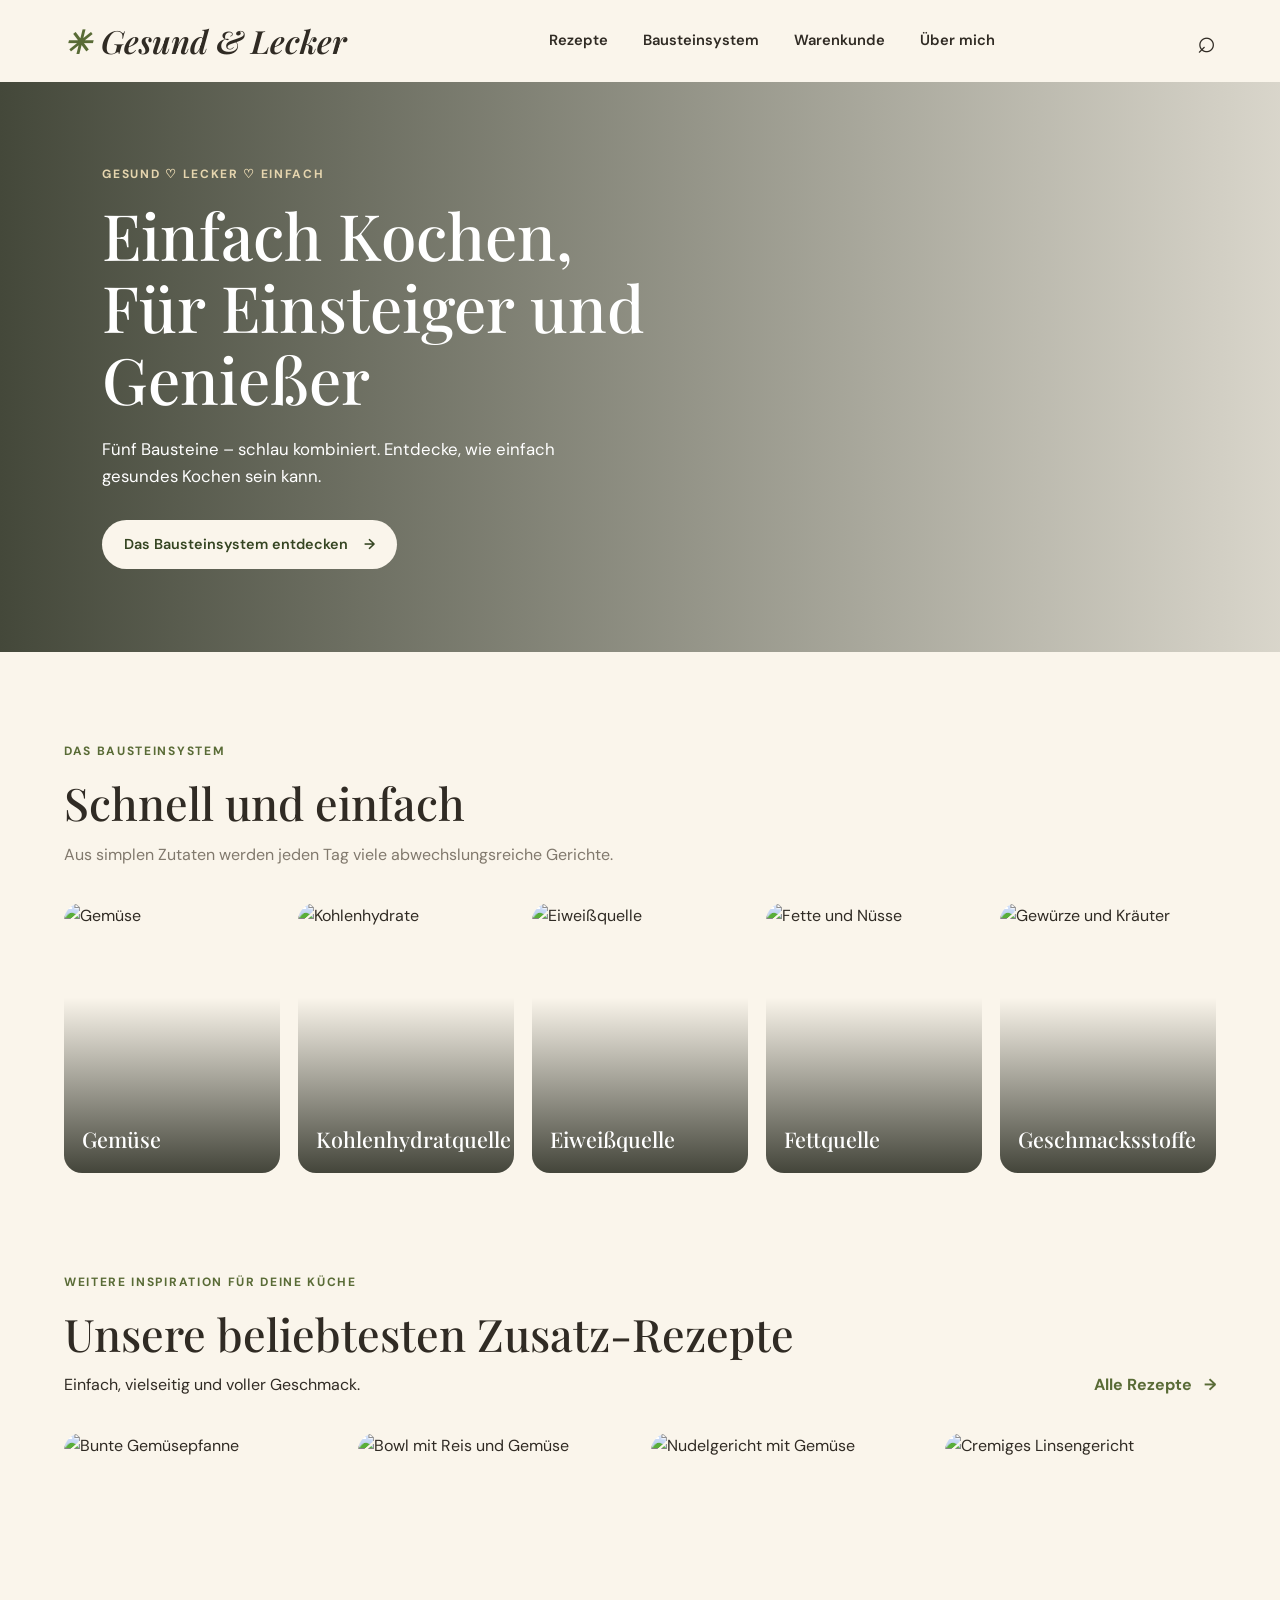
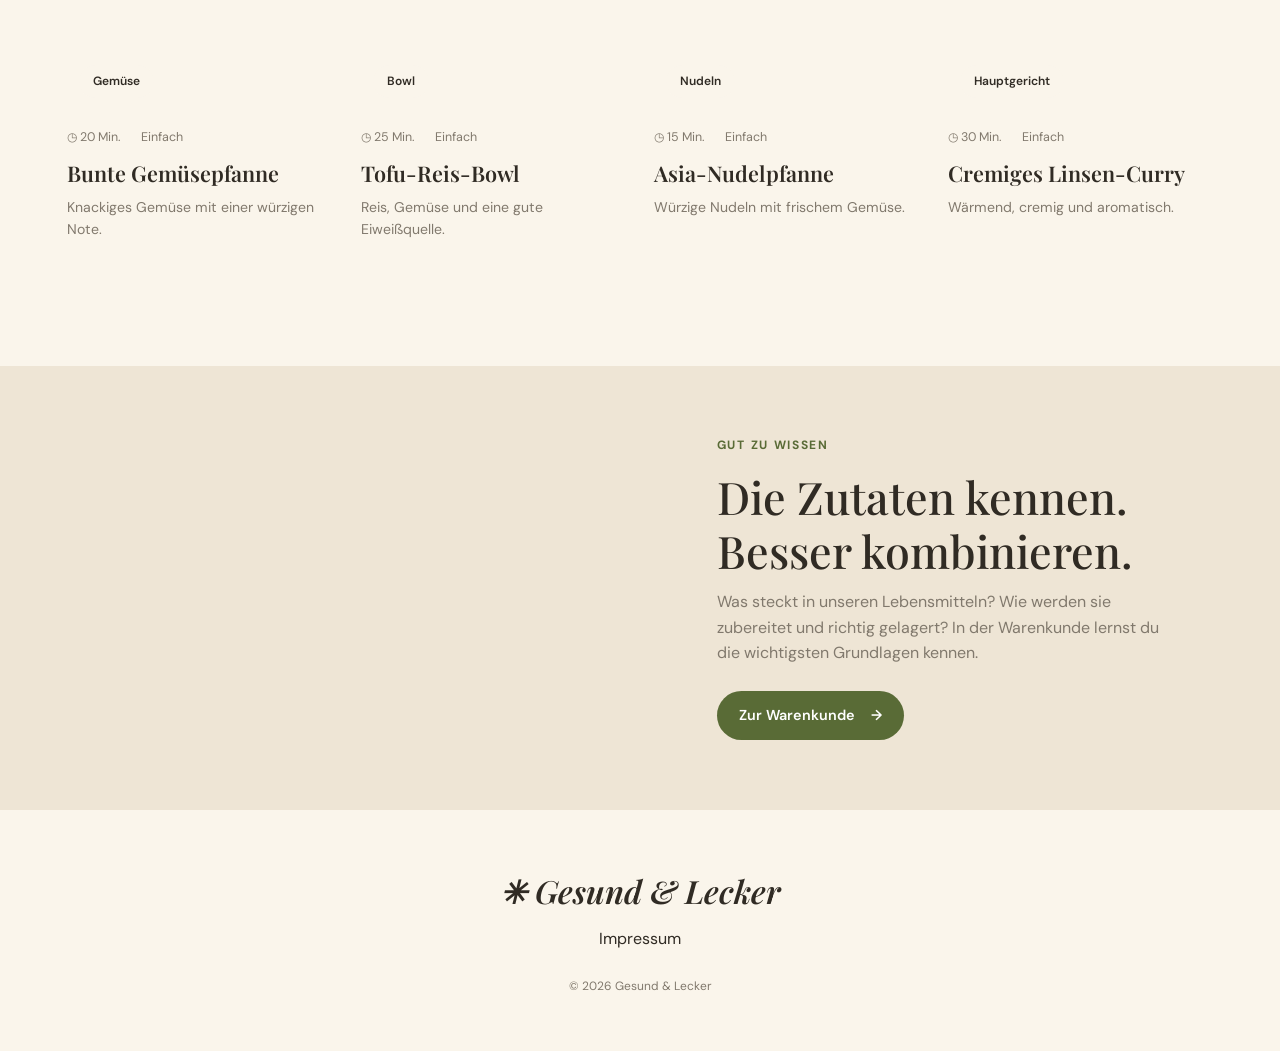
==== index.html @ 01582ed3 "Update index.html" ====
<!DOCTYPE html>
<html lang="de">
<head>
  <meta charset="UTF-8">
  <meta name="viewport" content="width=device-width, initial-scale=1.0">
  <meta name="description" content="Leckere Rezepte mit dem Bausteinsystem entdecken">
  <title>Rezeptsammlung – Gesund & Lecker</title>
  <link rel="stylesheet" href="styles.css">
  <link rel="preconnect" href="https://fonts.googleapis.com">
  <link rel="preconnect" href="https://fonts.gstatic.com" crossorigin>
  <link href="https://fonts.googleapis.com/css2?family=DM+Sans:wght@400;500;600;700&family=Playfair+Display:ital,wght@0,500;0,600;1,500;1,600&display=swap" rel="stylesheet">
</head>

<body>

  <header class="site-header">
    <a href="index.html" class="logo">
      <span class="logo-icon">✳</span>
      Gesund & Lecker
    </a>

    <nav class="main-nav" aria-label="Hauptnavigation">
      <a href="#rezepte">Rezepte</a>
      <a href="#bausteine">Bausteinsystem</a>
      <a href="#warenkunde">Warenkunde</a>
      <a href="#ueber-mich">Über mich</a>
    </nav>

    <a href="#rezepte" class="search-link" aria-label="Rezepte entdecken">
      <span>⌕</span>
    </a>

    <button class="menu-button" aria-label="Menü öffnen">
      <span></span>
      <span></span>
    </button>
  </header>

  <main>
    <section class="hero">
      <div class="hero-content">
        <p class="eyebrow">GESUND ♡ LECKER ♡ EINFACH</p>
        <h1>Einfach Kochen,<br>Für Einsteiger und Genießer</h1>
        <p class="hero-text">
          Fünf Bausteine – schlau kombiniert.
          Entdecke, wie einfach gesundes Kochen sein kann.
        </p>
        <a href="#bausteine" class="button button-light">
          Das Bausteinsystem entdecken <span>→</span>
        </a>
      </div>
    </section>

    <section class="building-blocks section-container" id="bausteine">
      <div class="section-heading">
        <p class="eyebrow">DAS BAUSTEINSYSTEM</p>
        <h2>Schnell und einfach</h2>
        <p>Aus simplen Zutaten werden jeden Tag viele abwechslungsreiche Gerichte.</p>
      </div>

      <div class="block-grid">

        <a href="#warenkunde" class="block-card block-vegetables">
          <img src="gemüse.jpeg" alt="Gemüse">
          <div class="block-card-content">
            <h3>Gemüse</h3>
          </div>
        </a>

        <a href="#warenkunde" class="block-card block-carbs">
          <img src="kohlenhydrate.jpeg" alt="Kohlenhydrate">
          <div class="block-card-content">
            <h3>Kohlenhydratquelle</h3>
          </div>
        </a>

        <a href="#warenkunde" class="block-card block-protein">
          <img src="eiweiss.jpeg" alt="Eiweißquelle">
          <div class="block-card-content">
            <h3>Eiweißquelle</h3>
          </div>
        </a>

        <a href="#warenkunde" class="block-card block-fats">
          <img src="fett.jpeg" alt="Fette und Nüsse">
          <div class="block-card-content">
            <h3>Fettquelle</h3>
          </div>
        </a>

        <a href="#warenkunde" class="block-card block-flavour">
          <img src="https://images.unsplash.com/photo-1509358271058-acd22cc93898?auto=format&fit=crop&w=500&q=85" alt="Gewürze und Kräuter">
          <div class="block-card-content">
            <h3>Geschmacksstoffe</h3>
          </div>
        </a>

      </div>
    </section>

    <section class="recipes-section section-container">
      <div class="section-heading heading-row">
        <div>
          <p class="eyebrow">WEITERE INSPIRATION FÜR DEINE KÜCHE</p>
          <h2>Unsere beliebtesten Zusatz-Rezepte</h2>
          <p>Einfach, vielseitig und voller Geschmack.</p>
        </div>
        <a href="#" class="text-link">Alle Rezepte <span>→</span></a>
      </div>

      <div class="recipe-grid">

        <article class="recipe-card">
          <a href="#" class="recipe-image">
            <img src="https://images.unsplash.com/photo-1512621776951-a57141f2eefd?auto=format&fit=crop&w=900&q=85" alt="Bunte Gemüsepfanne">
            <span class="recipe-category">Gemüse</span>
          </a>
          <div class="recipe-info">
            <div class="recipe-meta">
              <span>◷ 20 Min.</span>
              <span>Einfach</span>
            </div>
            <h3>Bunte Gemüsepfanne</h3>
            <p>Knackiges Gemüse mit einer würzigen Note.</p>
          </div>
        </article>

        <article class="recipe-card">
          <a href="#" class="recipe-image">
            <img src="https://images.unsplash.com/photo-1546069901-ba9599a7e63c?auto=format&fit=crop&w=900&q=85" alt="Bowl mit Reis und Gemüse">
            <span class="recipe-category">Bowl</span>
          </a>
          <div class="recipe-info">
            <div class="recipe-meta">
              <span>◷ 25 Min.</span>
              <span>Einfach</span>
            </div>
            <h3>Tofu-Reis-Bowl</h3>
            <p>Reis, Gemüse und eine gute Eiweißquelle.</p>
          </div>
        </article>

        <article class="recipe-card">
          <a href="#" class="recipe-image">
            <img src="https://images.unsplash.com/photo-1473093295043-cdd812d0e601?auto=format&fit=crop&w=900&q=85" alt="Nudelgericht mit Gemüse">
            <span class="recipe-category">Nudeln</span>
          </a>
          <div class="recipe-info">
            <div class="recipe-meta">
              <span>◷ 15 Min.</span>
              <span>Einfach</span>
            </div>
            <h3>Asia-Nudelpfanne</h3>
            <p>Würzige Nudeln mit frischem Gemüse.</p>
          </div>
        </article>

        <article class="recipe-card">
          <a href="#" class="recipe-image">
            <img src="https://images.unsplash.com/photo-1547592180-85f173990554?auto=format&fit=crop&w=900&q=85" alt="Cremiges Linsengericht">
            <span class="recipe-category">Hauptgericht</span>
          </a>
          <div class="recipe-info">
            <div class="recipe-meta">
              <span>◷ 30 Min.</span>
              <span>Einfach</span>
            </div>
            <h3>Cremiges Linsen-Curry</h3>
            <p>Wärmend, cremig und aromatisch.</p>
          </div>
        </article>

      </div>
    </section>
    <!-- WARENKUNDE -->

    <section class="knowledge-section" id="warenkunde">
      <div class="knowledge-image"></div>
      <div class="knowledge-content">
        <p class="eyebrow">GUT ZU WISSEN</p>
        <h2>Die Zutaten kennen.<br>Besser kombinieren.</h2>
        <p>
          Was steckt in unseren Lebensmitteln? Wie werden sie
          zubereitet und richtig gelagert? In der Warenkunde
          lernst du die wichtigsten Grundlagen kennen.
        </p>
        <a href="#" class="button button-dark">Zur Warenkunde <span>→</span></a>
      </div>
    </section>

  </main>

  <footer class="site-footer" id="ueber-mich">
    <a href="index.html" class="logo">✳ Gesund & Lecker</a>
    <a href="impressum.html">Impressum</a>
    <p class="copyright">© 2026 Gesund & Lecker</p>
  </footer>

</body>
</html>
---- styles.css ----
/* ------------------------------
   GRUNDLAGEN
------------------------------ */

:root {
  --cream: #faf5eb;
  --cream-dark: #eee5d5;
  --green: #596b36;
  --green-dark: #354522;
  --olive: #8b925c;
  --terracotta: #c47b55;
  --text: #302b24;
  --muted: #81796d;
  --white: #ffffff;

  --font-heading: "Playfair Display", Georgia, serif;
  --font-body: "DM Sans", Arial, sans-serif;

  --radius: 18px;
  --shadow: 0 8px 25px rgba(48, 43, 36, 0.08);
}

* {
  box-sizing: border-box;
  margin: 0;
  padding: 0;
}

html {
  scroll-behavior: smooth;
}

body {
  background: var(--cream);
  color: var(--text);
  font-family: var(--font-body);
  line-height: 1.6;
}

img {
  display: block;
  width: 100%;
  object-fit: cover;
}

a {
  color: inherit;
  text-decoration: none;
}

button {
  font: inherit;
}

.section-container {
  width: min(1200px, 90%);
  margin-inline: auto;
}


/* ------------------------------
   HEADER
------------------------------ */

.site-header {
  min-height: 82px;
  padding: 0 5%;
  display: flex;
  align-items: center;
  justify-content: space-between;
  gap: 30px;
  background: var(--cream);
}

.logo {
  display: flex;
  align-items: center;
  gap: 10px;
  font-family: var(--font-heading);
  font-size: 2rem;
  font-style: italic;
  font-weight: 600;
  white-space: nowrap;
}

.logo-icon {
  color: var(--green);
  font-size: 2rem;
}

.main-nav {
  display: flex;
  align-items: center;
  gap: 35px;
}

.main-nav a {
  font-size: 0.92rem;
  font-weight: 600;
  transition: color 0.2s ease;
}

.main-nav a:hover,
.search-link:hover {
  color: var(--green);
}

.search-link {
  font-size: 2rem;
  line-height: 1;
}

.menu-button {
  display: none;
  border: 0;
  background: none;
}


/* ------------------------------
   BUTTONS
------------------------------ */

.button {
  display: inline-flex;
  align-items: center;
  justify-content: center;
  gap: 16px;
  padding: 13px 22px;
  border-radius: 50px;
  font-size: 0.9rem;
  font-weight: 600;
  transition: transform 0.2s ease, background 0.2s ease;
}

.button:hover {
  transform: translateY(-3px);
}

.button-light {
  background: var(--cream);
  color: var(--green-dark);
}

.button-dark {
  background: var(--green);
  color: var(--white);
}

.button-dark:hover {
  background: var(--green-dark);
}

.text-link {
  color: var(--green);
  font-weight: 700;
}

.text-link span {
  margin-left: 8px;
}


/* ------------------------------
   HERO
------------------------------ */

.hero {
  min-height: 570px;
  display: flex;
  align-items: center;
  padding: 70px 8%;
  color: var(--white);

  background:
    linear-gradient(
      90deg,
      rgba(28, 34, 19, 0.82),
      rgba(28, 34, 19, 0.15)
    ),
    url("ramen.jpeg")
    center 50% / cover no-repeat;
}

.hero-content {
  max-width: 680px;
}

.eyebrow {
  margin-bottom: 15px;
  color: var(--green);
  font-size: 0.75rem;
  font-weight: 700;
  letter-spacing: 0.14em;
}

.hero .eyebrow {
  color: #e5d5ae;
}

.hero h1 {
  margin-bottom: 22px;
  font-family: var(--font-heading);
  font-size: clamp(2.8rem, 5vw, 5rem);
  font-weight: 500;
  line-height: 1.12;
}

.hero-text {
  max-width: 480px;
  margin-bottom: 30px;
  font-size: 1.05rem;
}


/* ------------------------------
   SECTION HEADINGS
------------------------------ */

.section-heading {
  margin-bottom: 35px;
}

.section-heading h2,
.knowledge-content h2 {
  margin-bottom: 12px;
  font-family: var(--font-heading);
  font-size: clamp(2rem, 3.5vw, 3rem);
  font-weight: 500;
  line-height: 1.2;
}

.section-heading > p:last-child {
  color: var(--muted);
}

.heading-row {
  display: flex;
  align-items: end;
  justify-content: space-between;
  gap: 20px;
}


/* ------------------------------
   BAUSTEINSYSTEM
------------------------------ */

.building-blocks {
  padding-top: 90px;
  padding-bottom: 100px;
}

.block-grid {
  display: grid;
  grid-template-columns: repeat(5, 1fr);
  gap: 18px;
}

.block-card {
  position: relative;
  min-width: 0;
  height: 270px;
  overflow: hidden;
  border-radius: var(--radius);
  isolation: isolate;
  transition: transform 0.3s ease;
}

.block-card:hover {
  transform: translateY(-7px);
}

.block-card::after {
  content: "";
  position: absolute;
  inset: 0;
  z-index: -1;
  background: linear-gradient(
    to top,
    rgba(22, 25, 14, 0.8),
    transparent 65%
  );
}

.block-card img {
  position: absolute;
  inset: 0;
  height: 100%;
  z-index: -2;
  transition: transform 0.5s ease;
}

.block-card:hover img {
  transform: scale(1.06);
}

.block-card-content {
  position: absolute;
  right: 18px;
  bottom: 20px;
  left: 18px;
  color: var(--white);
}

.block-number {
  display: block;
  margin-bottom: 5px;
  color: #e7d7b4;
  font-size: 0.75rem;
  font-weight: 700;
}

.block-card h3 {
  font-family: var(--font-heading);
  font-size: 1.35rem;
  font-weight: 500;
  line-height: 1.2;
}


/* ------------------------------
   REZEPTE
------------------------------ */

.recipes-section {
  padding-bottom: 110px;
}

.recipe-grid {
  display: grid;
  grid-template-columns: repeat(4, 1fr);
  gap: 22px;
}

.recipe-card {
  min-width: 0;
}

.recipe-image {
  position: relative;
  display: block;
  height: 280px;
  overflow: hidden;
  border-radius: var(--radius);
}

.recipe-image img {
  height: 100%;
  transition: transform 0.5s ease;
}

.recipe-card:hover .recipe-image img {
  transform: scale(1.06);
}

.recipe-category {
  position: absolute;
  bottom: 15px;
  left: 15px;
  padding: 7px 14px;
  border-radius: 30px;
  background: var(--cream);
  font-size: 0.75rem;
  font-weight: 600;
}

.recipe-info {
  padding: 15px 3px;
}

.recipe-meta {
  display: flex;
  gap: 20px;
  margin-bottom: 8px;
  color: var(--muted);
  font-size: 0.78rem;
}

.recipe-info h3 {
  margin-bottom: 5px;
  font-family: var(--font-heading);
  font-size: 1.35rem;
  font-weight: 600;
}

.recipe-info p {
  color: var(--muted);
  font-size: 0.88rem;
}


/* ------------------------------
   WARENKUNDE
------------------------------ */

.knowledge-section {
  display: grid;
  grid-template-columns: 1fr 1fr;
  min-height: 430px;
  background: var(--cream-dark);
}

.knowledge-image {
  min-height: 430px;
  background:
    url("https://images.unsplash.com/photo-1540420773420-3366772f4999?auto=format&fit=crop&w=1200&q=85")
    center / cover no-repeat;
}

.knowledge-content {
  display: flex;
  flex-direction: column;
  align-items: flex-start;
  justify-content: center;
  padding: 70px 12%;
}

.knowledge-content > p:not(.eyebrow) {
  max-width: 450px;
  margin-bottom: 25px;
  color: var(--muted);
}


/* ------------------------------
   FOOTER
------------------------------ */

.site-footer {
  padding: 55px 5%;
  text-align: center;
}

.site-footer .logo {
  justify-content: center;
  margin-bottom: 10px;
}

.site-footer p {
  color: var(--muted);
  font-size: 0.9rem;
}

.site-footer .copyright {
  margin-top: 25px;
  font-size: 0.75rem;
}


/* ------------------------------
   TABLET
------------------------------ */

@media (max-width: 950px) {

  .main-nav {
    gap: 18px;
  }

  .block-grid {
    grid-template-columns: repeat(3, 1fr);
  }

  .block-card {
    height: 250px;
  }

  .recipe-grid {
    grid-template-columns: repeat(2, 1fr);
  }

}


/* ------------------------------
   MOBILE
------------------------------ */

@media (max-width: 650px) {

  .site-header {
    min-height: 70px;
    padding: 0 5%;
  }

  .logo {
    font-size: 1.7rem;
  }

  .main-nav,
  .search-link {
    display: none;
  }

  .menu-button {
    display: flex;
    flex-direction: column;
    gap: 6px;
    padding: 10px;
  }

  .menu-button span {
    width: 25px;
    height: 2px;
    background: var(--text);
  }

  .hero {
    min-height: 570px;
    padding: 55px 7%;
    background-position: 58% center;
  }

  .hero h1 {
    font-size: 3rem;
  }

  .hero-text {
    font-size: 0.95rem;
  }

  .building-blocks {
    width: 100%;
    padding: 65px 0 75px;
  }

  .building-blocks .section-heading {
    padding-inline: 6%;
  }

  .block-grid {
    grid-template-columns: repeat(2, minmax(0, 1fr));
    gap: 12px;
    padding-inline: 5%;
  }

  .block-card {
    height: 190px;
  }

  .block-card:last-child {
    grid-column: 1 / -1;
    height: 180px;
  }

  .block-card h3 {
    font-size: 1.15rem;
  }

  .recipes-section {
    width: 100%;
    padding-bottom: 75px;
  }

  .recipes-section .section-heading {
    padding-inline: 6%;
  }

  .heading-row {
    align-items: flex-start;
  }

  .heading-row .text-link {
    display: none;
  }

  /* Vertikaler Swipe-Feed */

  .recipe-grid {
    display: flex;
    flex-direction: column;
    gap: 0;
    height: 78svh;
    overflow-y: auto;
    scroll-snap-type: y mandatory;
    overscroll-behavior-y: contain;
    scrollbar-width: none;
  }

  .recipe-grid::-webkit-scrollbar {
    display: none;
  }

  .recipe-card {
    position: relative;
    flex: 0 0 100%;
    min-height: 0;
    scroll-snap-align: start;
    scroll-snap-stop: always;
    overflow: hidden;
  }

  .recipe-image {
    position: absolute;
    inset: 0;
    height: 100%;
    border-radius: 0;
  }

  .recipe-image::after {
    content: "";
    position: absolute;
    inset: 0;
    background: linear-gradient(
      to top,
      rgba(20, 24, 15, 0.8),
      transparent 60%
    );
  }

  .recipe-image img {
    height: 100%;
  }

  .recipe-category {
    display: none;
  }

  .recipe-info {
    position: absolute;
    right: 25px;
    bottom: 30px;
    left: 25px;
    z-index: 2;
    color: var(--white);
  }

  .recipe-meta {
    color: var(--white);
  }

  .recipe-info h3 {
    font-size: 2rem;
  }

  .recipe-info p {
    color: rgba(255, 255, 255, 0.85);
  }

  .knowledge-section {
    grid-template-columns: 1fr;
  }

  .knowledge-image {
    min-height: 270px;
  }

  .knowledge-content {
    padding: 50px 7%;
  }

  .site-footer {
    padding: 40px 5%;
  }

}
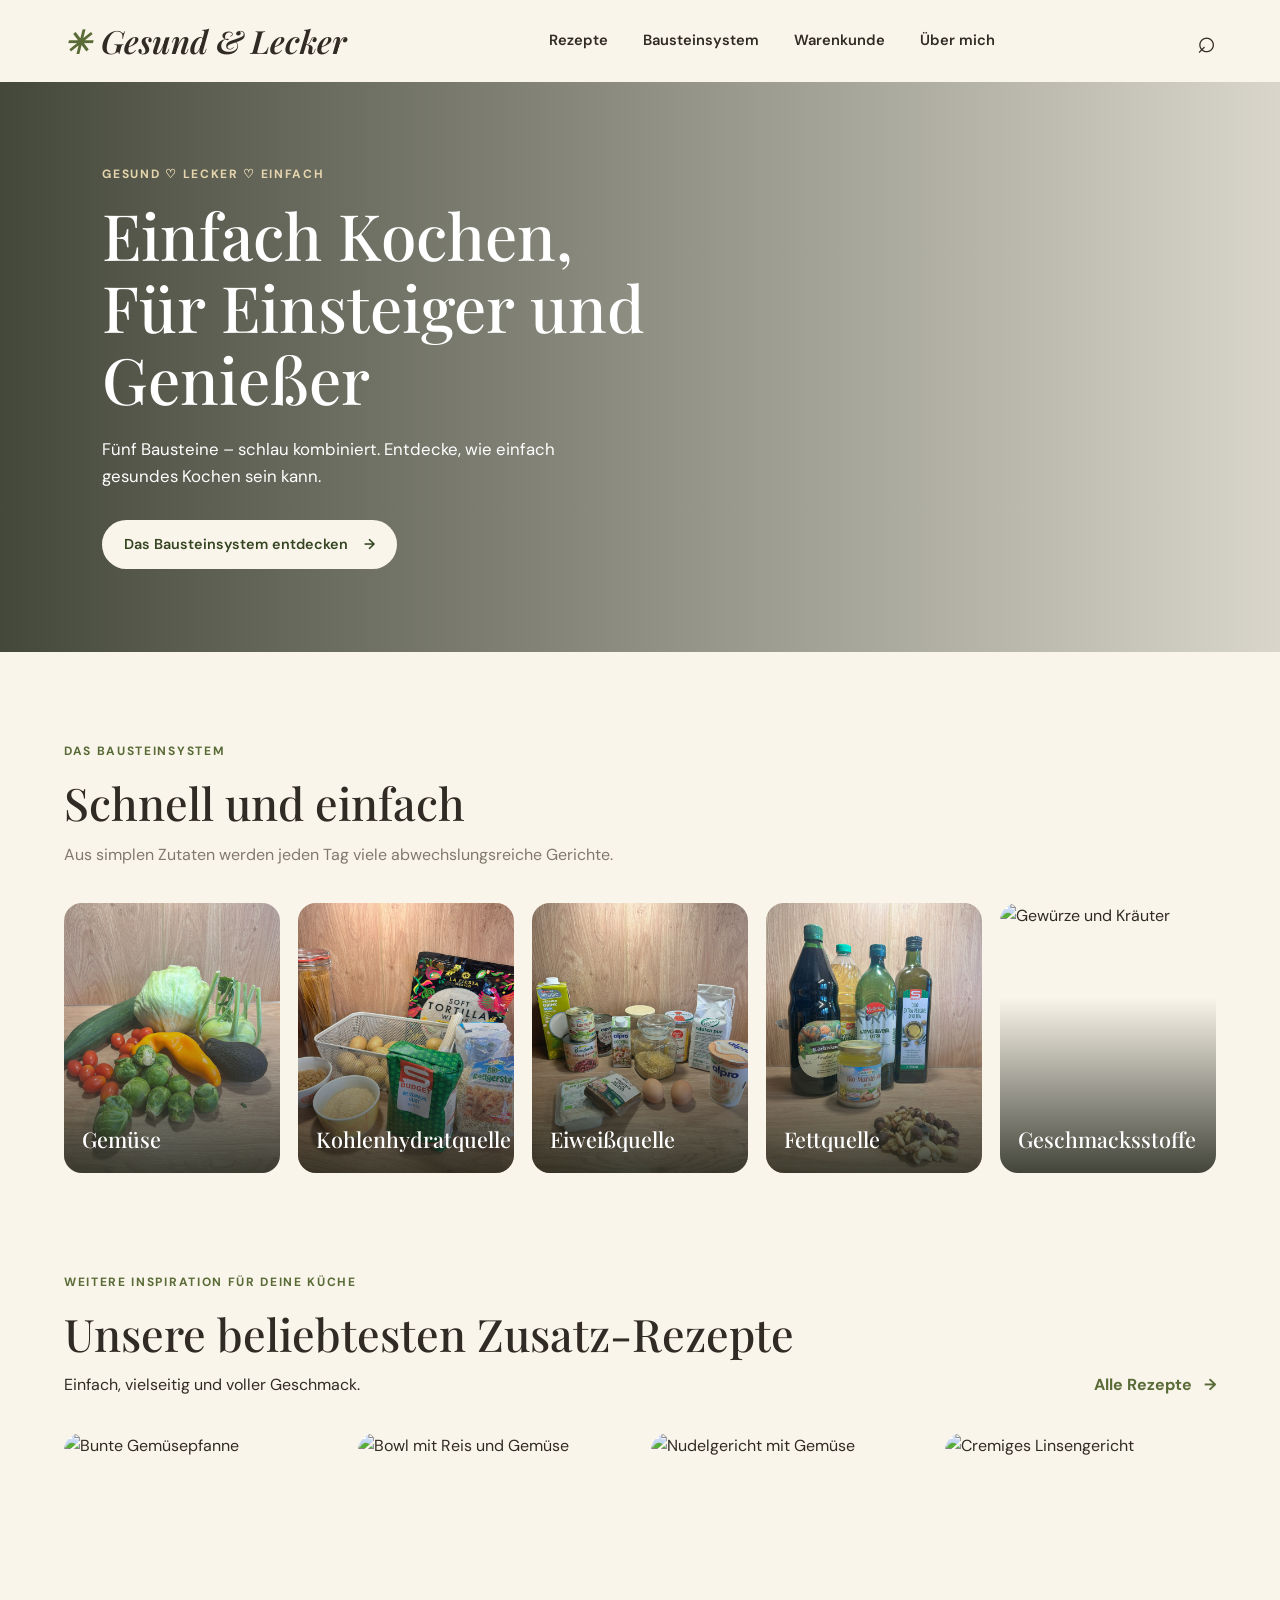
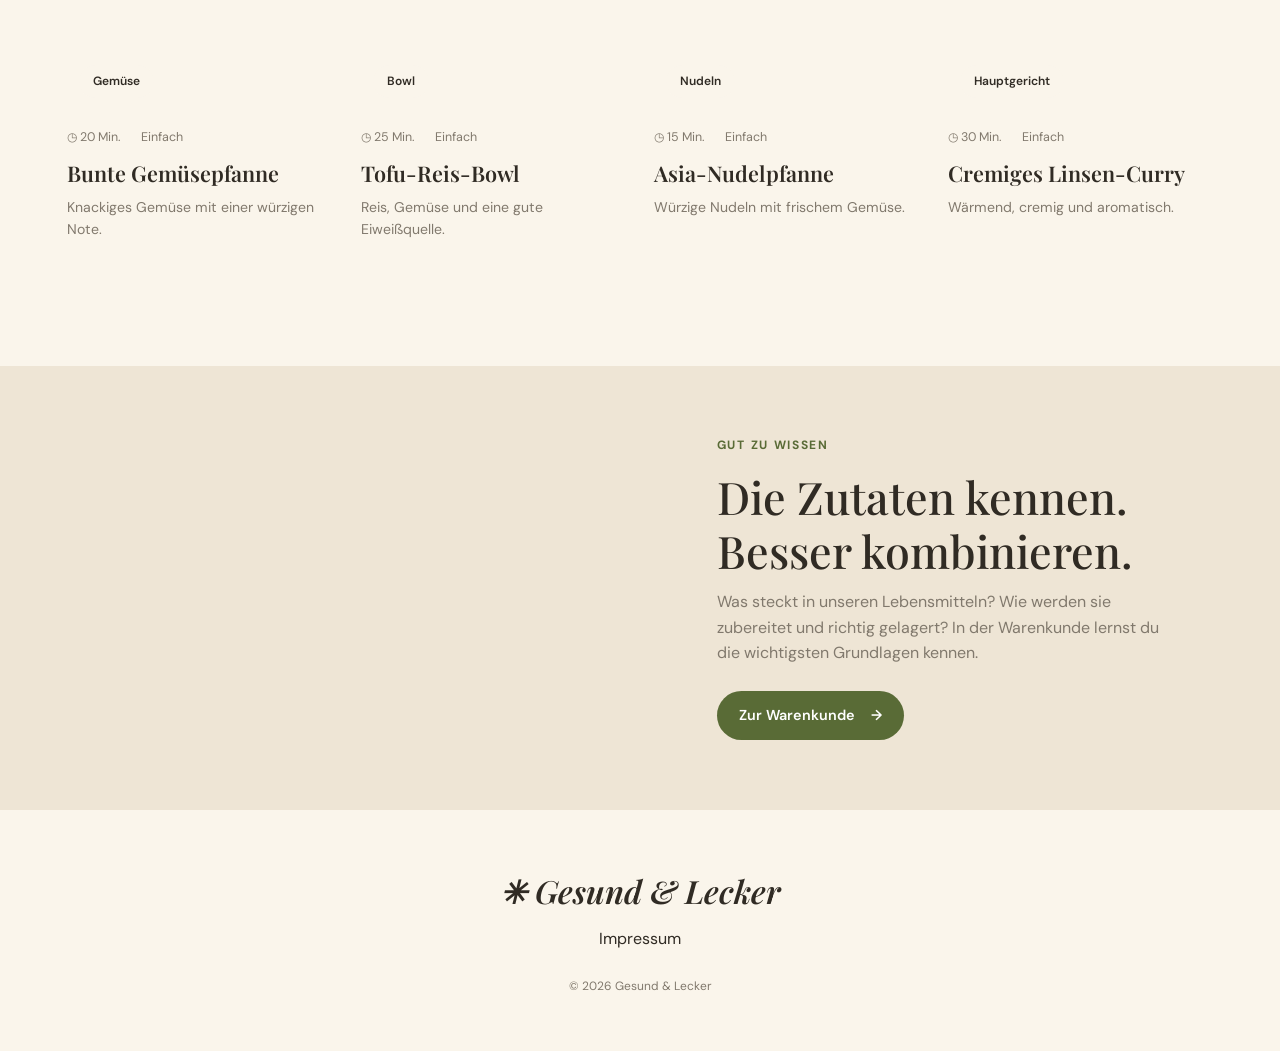
==== commit 234ad4a7: "Update image paths to include 'bilder/' prefix" ====
--- a/index.html
+++ b/index.html
@@ -62,28 +62,28 @@
       <div class="block-grid">
 
         <a href="#warenkunde" class="block-card block-vegetables">
-          <img src="gemüse.jpeg" alt="Gemüse">
+          <img src="bilder/gemüse.jpeg" alt="Gemüse">
           <div class="block-card-content">
             <h3>Gemüse</h3>
           </div>
         </a>
 
         <a href="#warenkunde" class="block-card block-carbs">
-          <img src="kohlenhydrate.jpeg" alt="Kohlenhydrate">
+          <img src="bilder/kohlenhydrate.jpeg" alt="Kohlenhydrate">
           <div class="block-card-content">
             <h3>Kohlenhydratquelle</h3>
           </div>
         </a>
 
         <a href="#warenkunde" class="block-card block-protein">
-          <img src="eiweiss.jpeg" alt="Eiweißquelle">
+          <img src="bilder/eiweiss.jpeg" alt="Eiweißquelle">
           <div class="block-card-content">
             <h3>Eiweißquelle</h3>
           </div>
         </a>
 
         <a href="#warenkunde" class="block-card block-fats">
-          <img src="fett.jpeg" alt="Fette und Nüsse">
+          <img src="bilder/fett.jpeg" alt="Fette und Nüsse">
           <div class="block-card-content">
             <h3>Fettquelle</h3>
           </div>
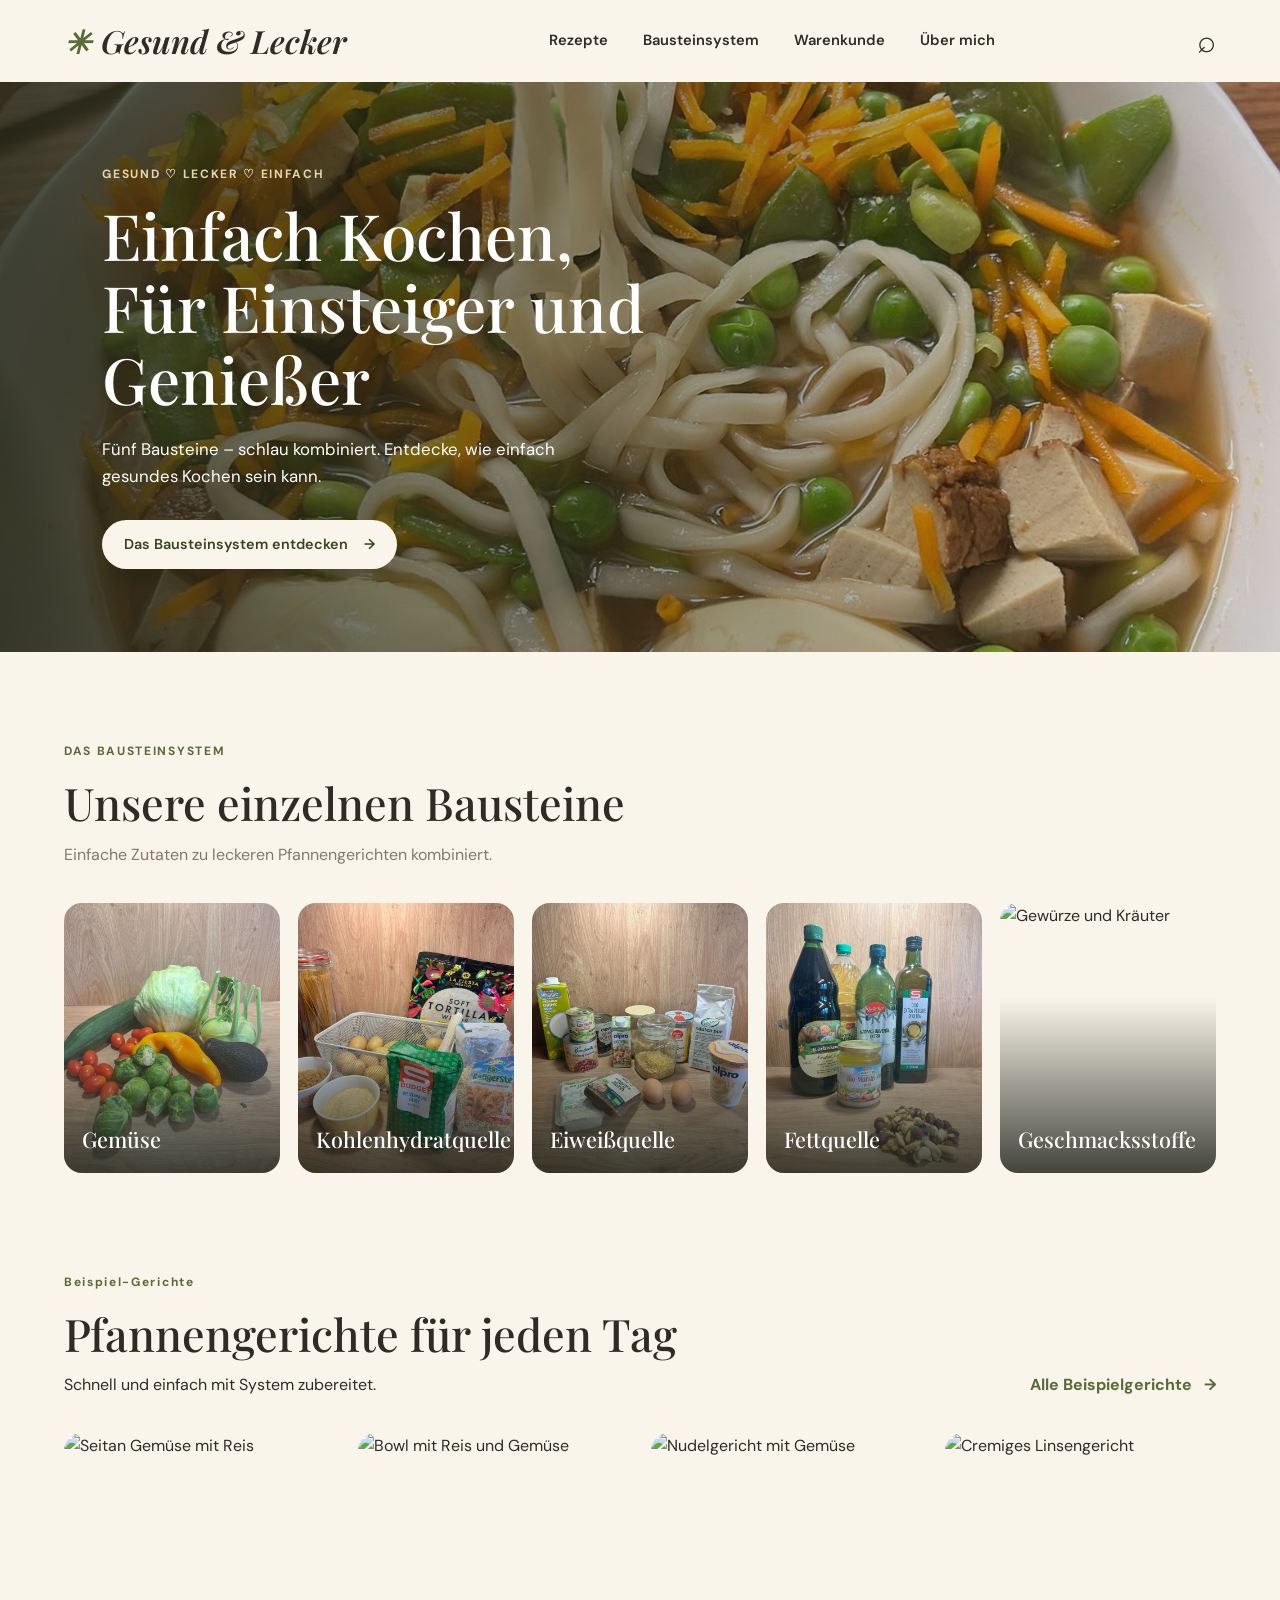
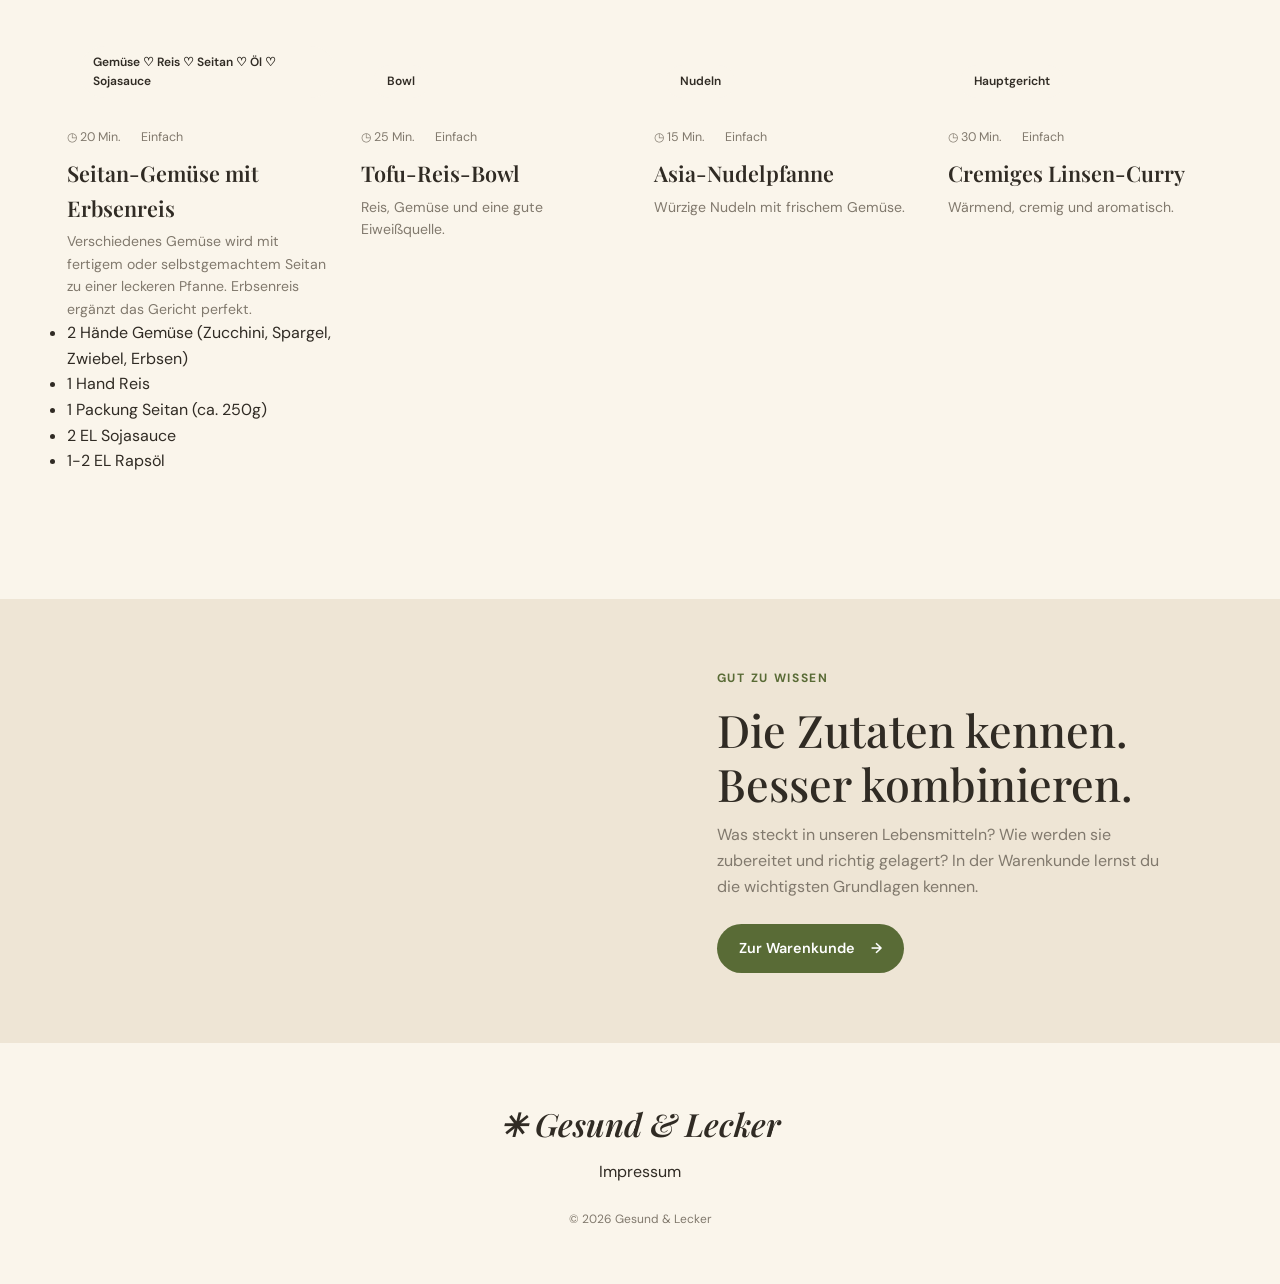
==== commit ecd580ce: "Update index.html" ====
--- a/index.html
+++ b/index.html
@@ -55,8 +55,8 @@
     <section class="building-blocks section-container" id="bausteine">
       <div class="section-heading">
         <p class="eyebrow">DAS BAUSTEINSYSTEM</p>
-        <h2>Schnell und einfach</h2>
-        <p>Aus simplen Zutaten werden jeden Tag viele abwechslungsreiche Gerichte.</p>
+        <h2>Unsere einzelnen Bausteine</h2>
+        <p>Einfache Zutaten zu leckeren Pfannengerichten kombiniert. </p>
       </div>
 
       <div class="block-grid">
@@ -102,27 +102,34 @@
     <section class="recipes-section section-container">
       <div class="section-heading heading-row">
         <div>
-          <p class="eyebrow">WEITERE INSPIRATION FÜR DEINE KÜCHE</p>
-          <h2>Unsere beliebtesten Zusatz-Rezepte</h2>
-          <p>Einfach, vielseitig und voller Geschmack.</p>
+          <p class="eyebrow">Beispiel-Gerichte</p>
+          <h2>Pfannengerichte für jeden Tag</h2>
+          <p>Schnell und einfach mit System zubereitet.</p>
         </div>
-        <a href="#" class="text-link">Alle Rezepte <span>→</span></a>
+        <a href="#" class="text-link">Alle Beispielgerichte <span>→</span></a>
       </div>
 
       <div class="recipe-grid">
 
         <article class="recipe-card">
           <a href="#" class="recipe-image">
-            <img src="https://images.unsplash.com/photo-1512621776951-a57141f2eefd?auto=format&fit=crop&w=900&q=85" alt="Bunte Gemüsepfanne">
-            <span class="recipe-category">Gemüse</span>
+            <img src="seitan-gemüse-reis.jpeg" alt="Seitan Gemüse mit Reis">
+            <span class="recipe-category">Gemüse ♡ Reis ♡ Seitan ♡ Öl ♡ Sojasauce </span>
           </a>
           <div class="recipe-info">
             <div class="recipe-meta">
               <span>◷ 20 Min.</span>
               <span>Einfach</span>
             </div>
-            <h3>Bunte Gemüsepfanne</h3>
-            <p>Knackiges Gemüse mit einer würzigen Note.</p>
+            <h3>Seitan-Gemüse mit Erbsenreis</h3>
+            <p>Verschiedenes Gemüse wird mit fertigem oder selbstgemachtem Seitan zu einer leckeren Pfanne. Erbsenreis ergänzt das Gericht perfekt. </p>
+            <ul>
+              <li>2 Hände Gemüse (Zucchini, Spargel, Zwiebel, Erbsen)</li>
+              <li>1 Hand Reis </li>
+              <li>1 Packung Seitan (ca. 250g)</li>
+              <li>2 EL Sojasauce</li>
+              <li>1-2 EL Rapsöl</li>
+            </ul>
           </div>
         </article>
 
--- a/styles.css
+++ b/styles.css
@@ -179,7 +179,7 @@
       rgba(28, 34, 19, 0.82),
       rgba(28, 34, 19, 0.15)
     ),
-    url("ramen.jpeg")
+    url("bilder/ramen.jpeg")
     center 50% / cover no-repeat;
 }
 
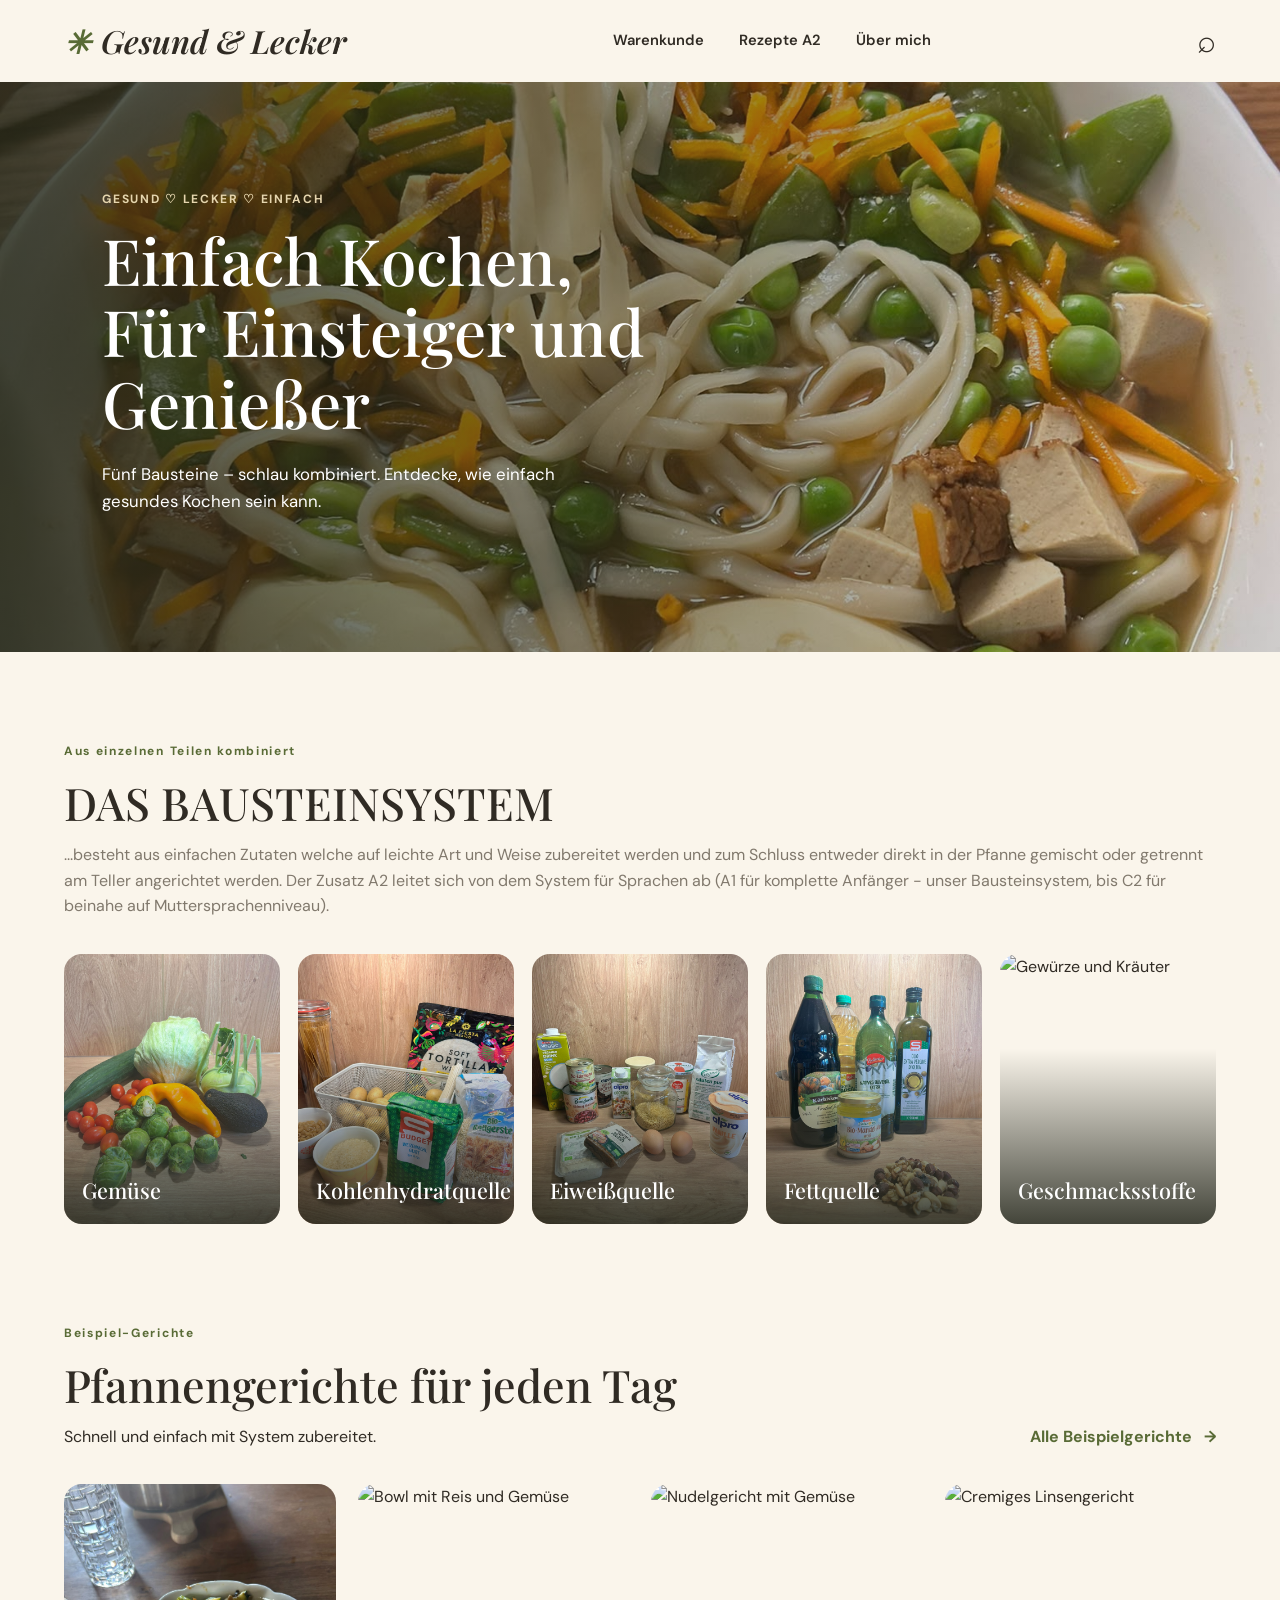
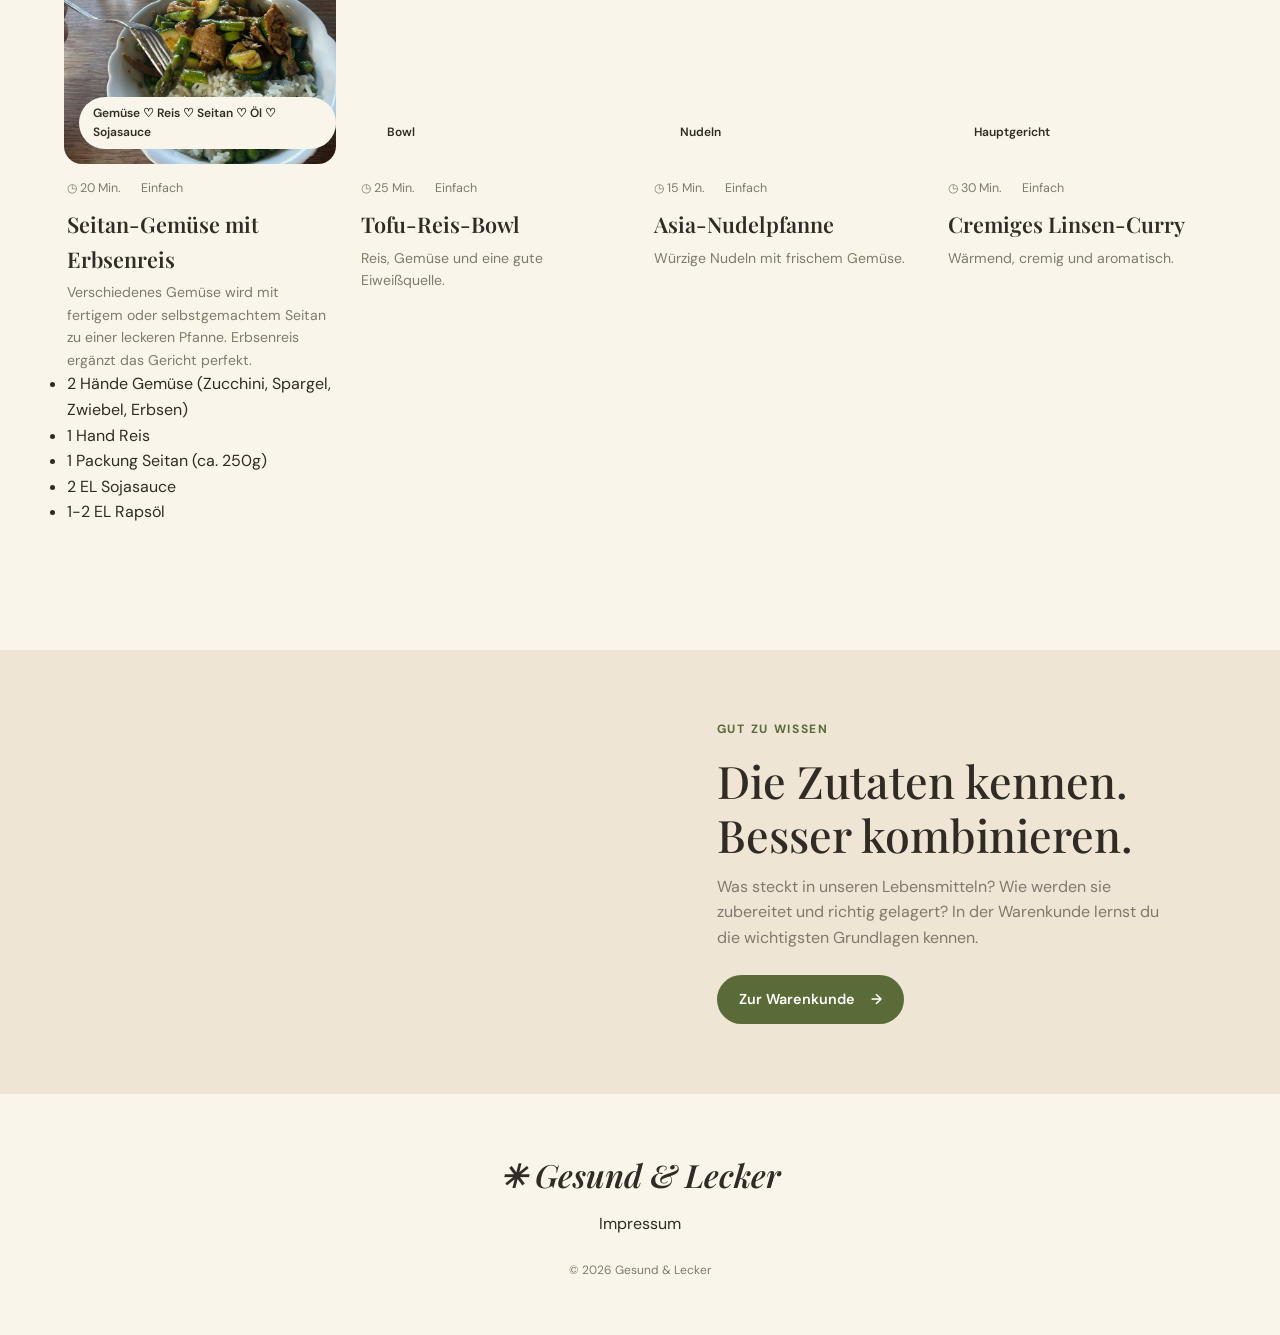
==== commit 7eeb0586: "Update index.html" ====
--- a/index.html
+++ b/index.html
@@ -21,9 +21,8 @@
     </a>
 
     <nav class="main-nav" aria-label="Hauptnavigation">
-      <a href="#rezepte">Rezepte</a>
-      <a href="#bausteine">Bausteinsystem</a>
       <a href="#warenkunde">Warenkunde</a>
+      <a href="#rezepte">Rezepte A2</a>
       <a href="#ueber-mich">Über mich</a>
     </nav>
 
@@ -46,50 +45,46 @@
           Fünf Bausteine – schlau kombiniert.
           Entdecke, wie einfach gesundes Kochen sein kann.
         </p>
-        <a href="#bausteine" class="button button-light">
-          Das Bausteinsystem entdecken <span>→</span>
-        </a>
       </div>
     </section>
 
     <section class="building-blocks section-container" id="bausteine">
       <div class="section-heading">
-        <p class="eyebrow">DAS BAUSTEINSYSTEM</p>
-        <h2>Unsere einzelnen Bausteine</h2>
-        <p>Einfache Zutaten zu leckeren Pfannengerichten kombiniert. </p>
+        <p class="eyebrow">Aus einzelnen Teilen kombiniert</p>
+        <h2>DAS BAUSTEINSYSTEM</h2>
+        <p>...besteht aus einfachen Zutaten welche auf leichte Art und Weise zubereitet werden und zum Schluss entweder direkt in der Pfanne gemischt oder getrennt am Teller angerichtet werden. Der Zusatz A2 leitet sich von dem System für Sprachen ab (A1 für komplette Anfänger - unser Bausteinsystem, bis C2 für beinahe auf Muttersprachenniveau).</p>
       </div>
 
       <div class="block-grid">
-
-        <a href="#warenkunde" class="block-card block-vegetables">
+        <a href="warenkunde.html#gemüse" class="block-card block-vegetables">
           <img src="bilder/gemüse.jpeg" alt="Gemüse">
           <div class="block-card-content">
             <h3>Gemüse</h3>
           </div>
         </a>
 
-        <a href="#warenkunde" class="block-card block-carbs">
+        <a href="warenkunde.html#kohlenhydrate" class="block-card block-carbs">
           <img src="bilder/kohlenhydrate.jpeg" alt="Kohlenhydrate">
           <div class="block-card-content">
             <h3>Kohlenhydratquelle</h3>
           </div>
         </a>
 
-        <a href="#warenkunde" class="block-card block-protein">
+        <a href="warenkunde.html#eiweiß" class="block-card block-protein">
           <img src="bilder/eiweiss.jpeg" alt="Eiweißquelle">
           <div class="block-card-content">
             <h3>Eiweißquelle</h3>
           </div>
         </a>
 
-        <a href="#warenkunde" class="block-card block-fats">
+        <a href="warenkunde.html#fett" class="block-card block-fats">
           <img src="bilder/fett.jpeg" alt="Fette und Nüsse">
           <div class="block-card-content">
             <h3>Fettquelle</h3>
           </div>
         </a>
 
-        <a href="#warenkunde" class="block-card block-flavour">
+        <a href="warenkunde.html#geschmacksstoffe" class="block-card block-flavour">
           <img src="https://images.unsplash.com/photo-1509358271058-acd22cc93898?auto=format&fit=crop&w=500&q=85" alt="Gewürze und Kräuter">
           <div class="block-card-content">
             <h3>Geschmacksstoffe</h3>
@@ -113,7 +108,7 @@
 
         <article class="recipe-card">
           <a href="#" class="recipe-image">
-            <img src="seitan-gemüse-reis.jpeg" alt="Seitan Gemüse mit Reis">
+            <img src="bilder/seitan-gemüse-reis.jpeg" alt="Seitan Gemüse mit Reis">
             <span class="recipe-category">Gemüse ♡ Reis ♡ Seitan ♡ Öl ♡ Sojasauce </span>
           </a>
           <div class="recipe-info">
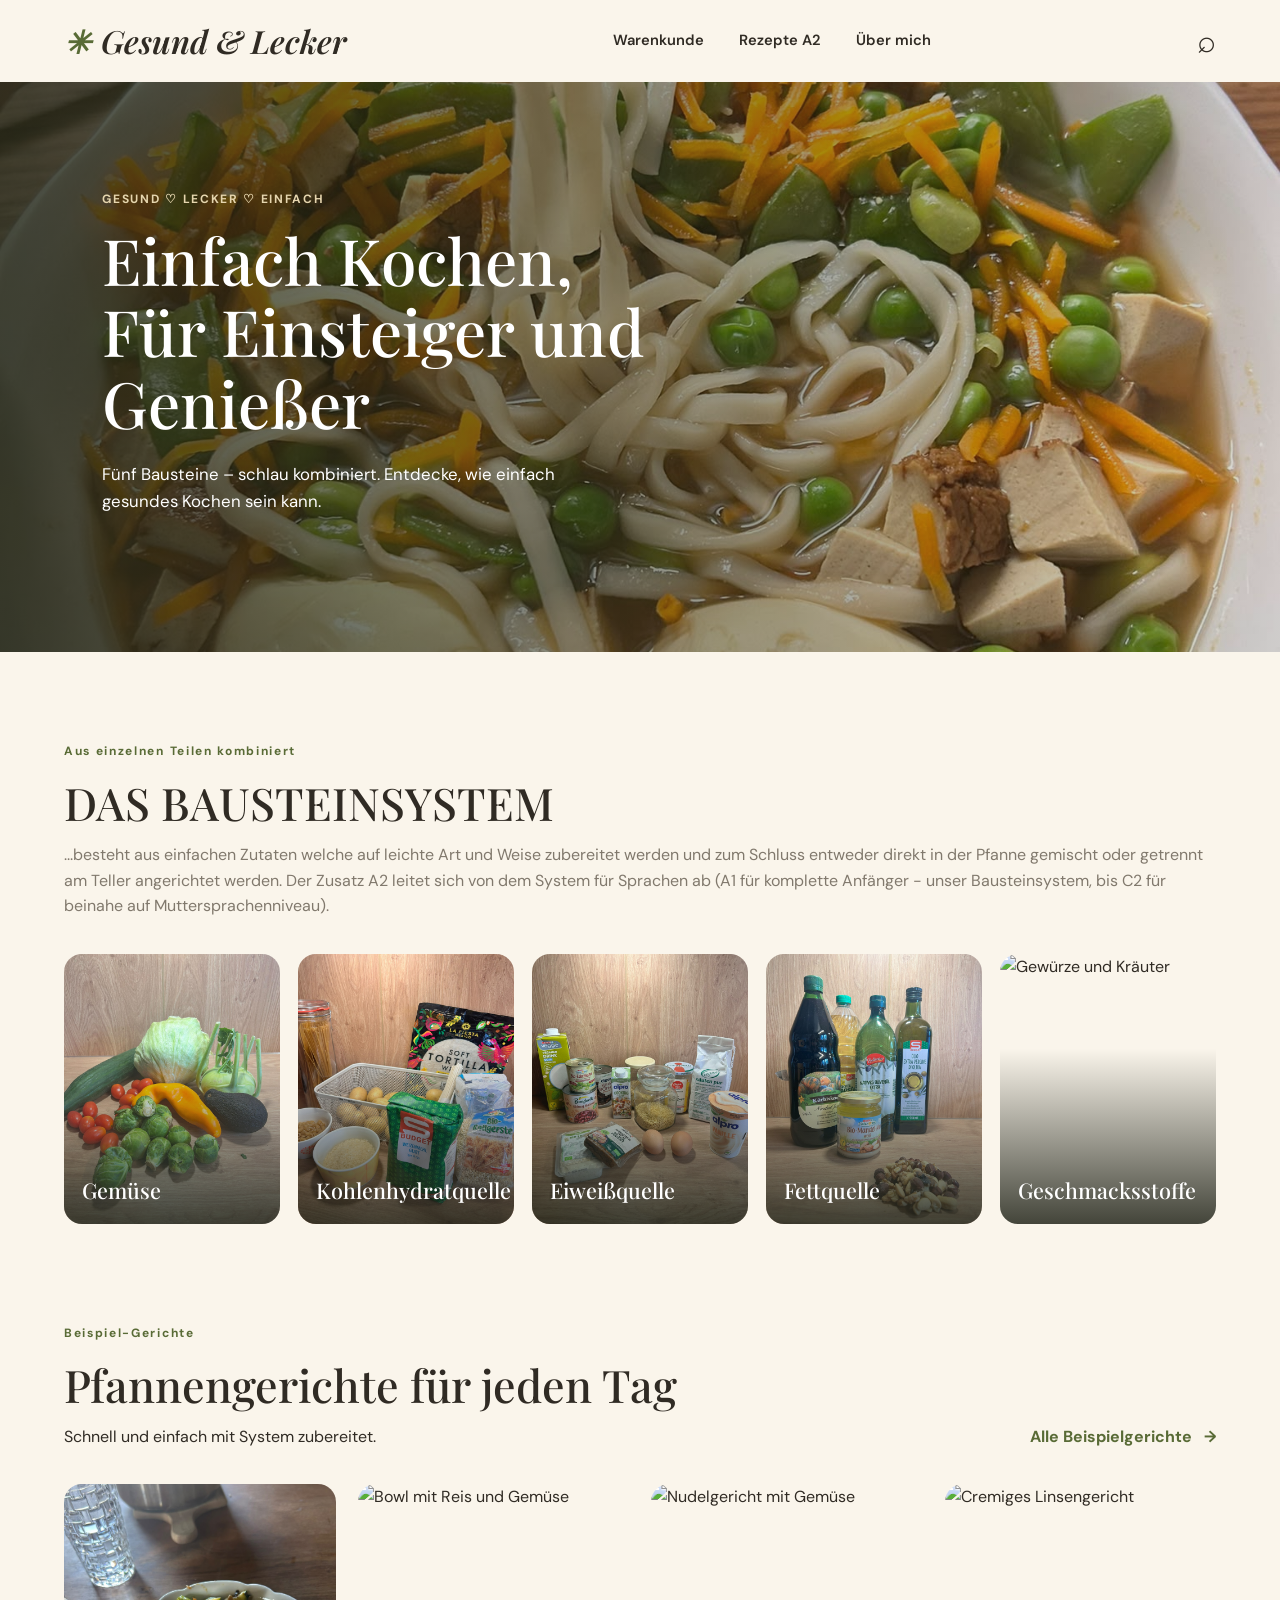
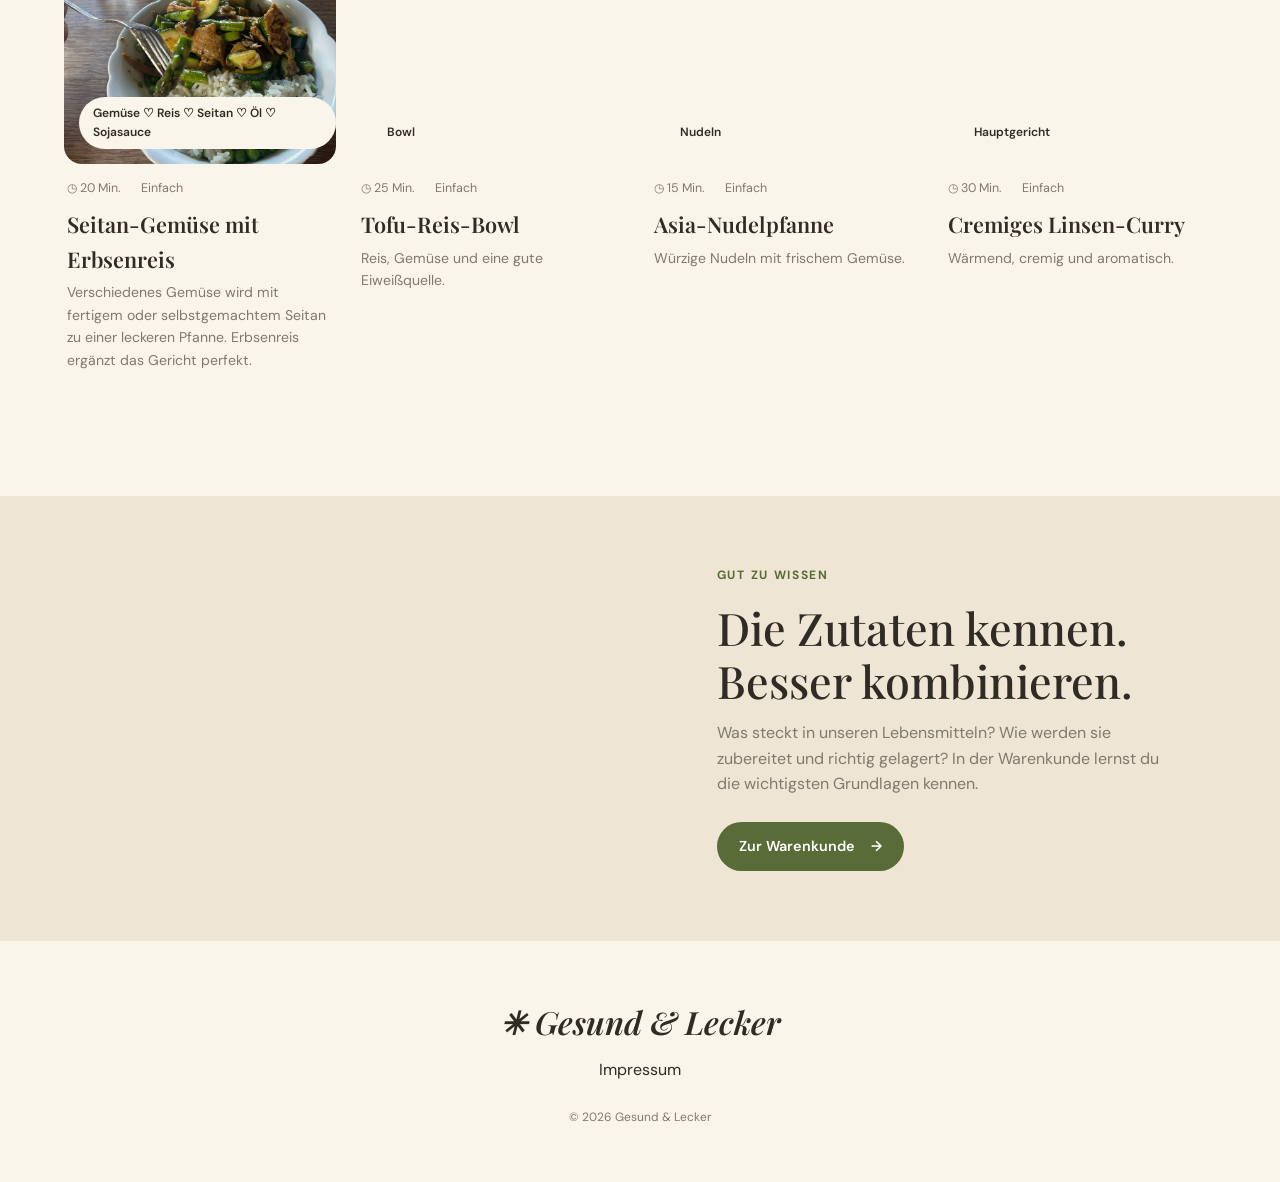
==== commit a3717d4b: "Update index.html" ====
--- a/index.html
+++ b/index.html
@@ -118,13 +118,6 @@
             </div>
             <h3>Seitan-Gemüse mit Erbsenreis</h3>
             <p>Verschiedenes Gemüse wird mit fertigem oder selbstgemachtem Seitan zu einer leckeren Pfanne. Erbsenreis ergänzt das Gericht perfekt. </p>
-            <ul>
-              <li>2 Hände Gemüse (Zucchini, Spargel, Zwiebel, Erbsen)</li>
-              <li>1 Hand Reis </li>
-              <li>1 Packung Seitan (ca. 250g)</li>
-              <li>2 EL Sojasauce</li>
-              <li>1-2 EL Rapsöl</li>
-            </ul>
           </div>
         </article>
 
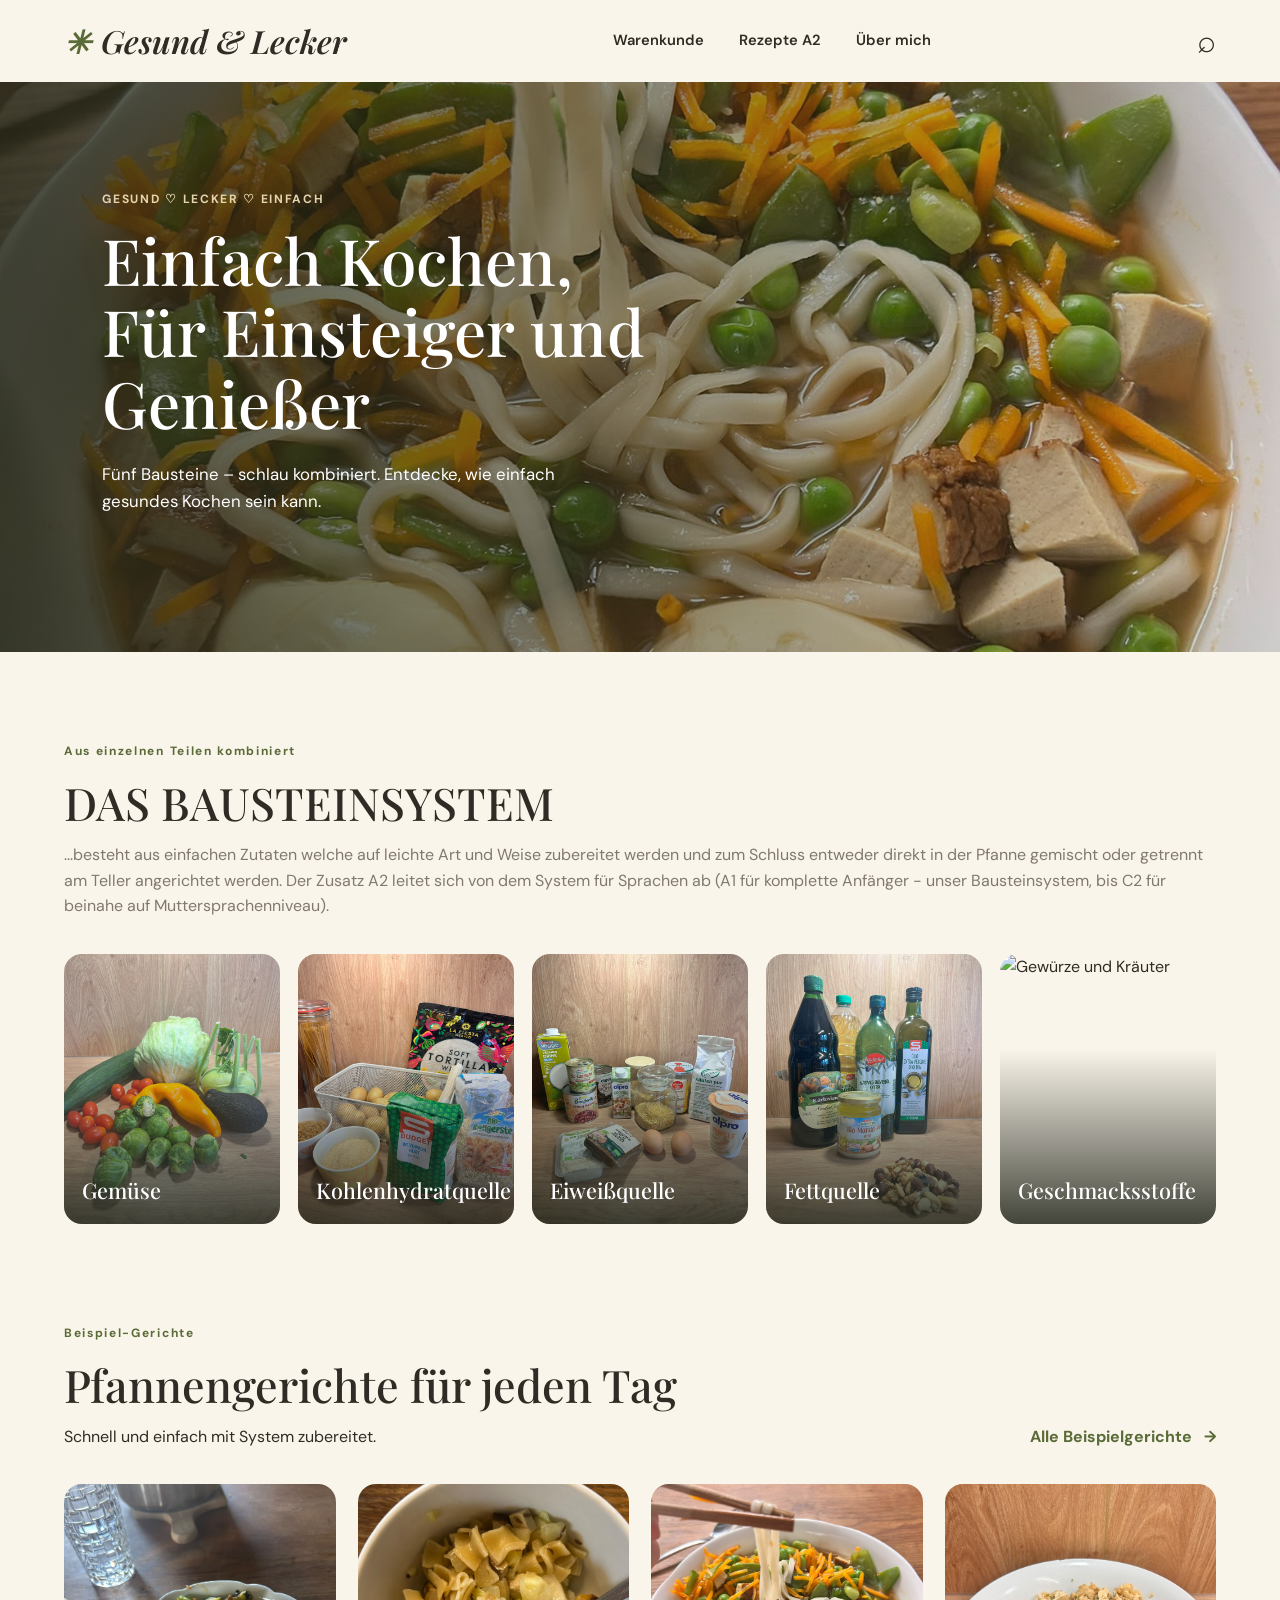
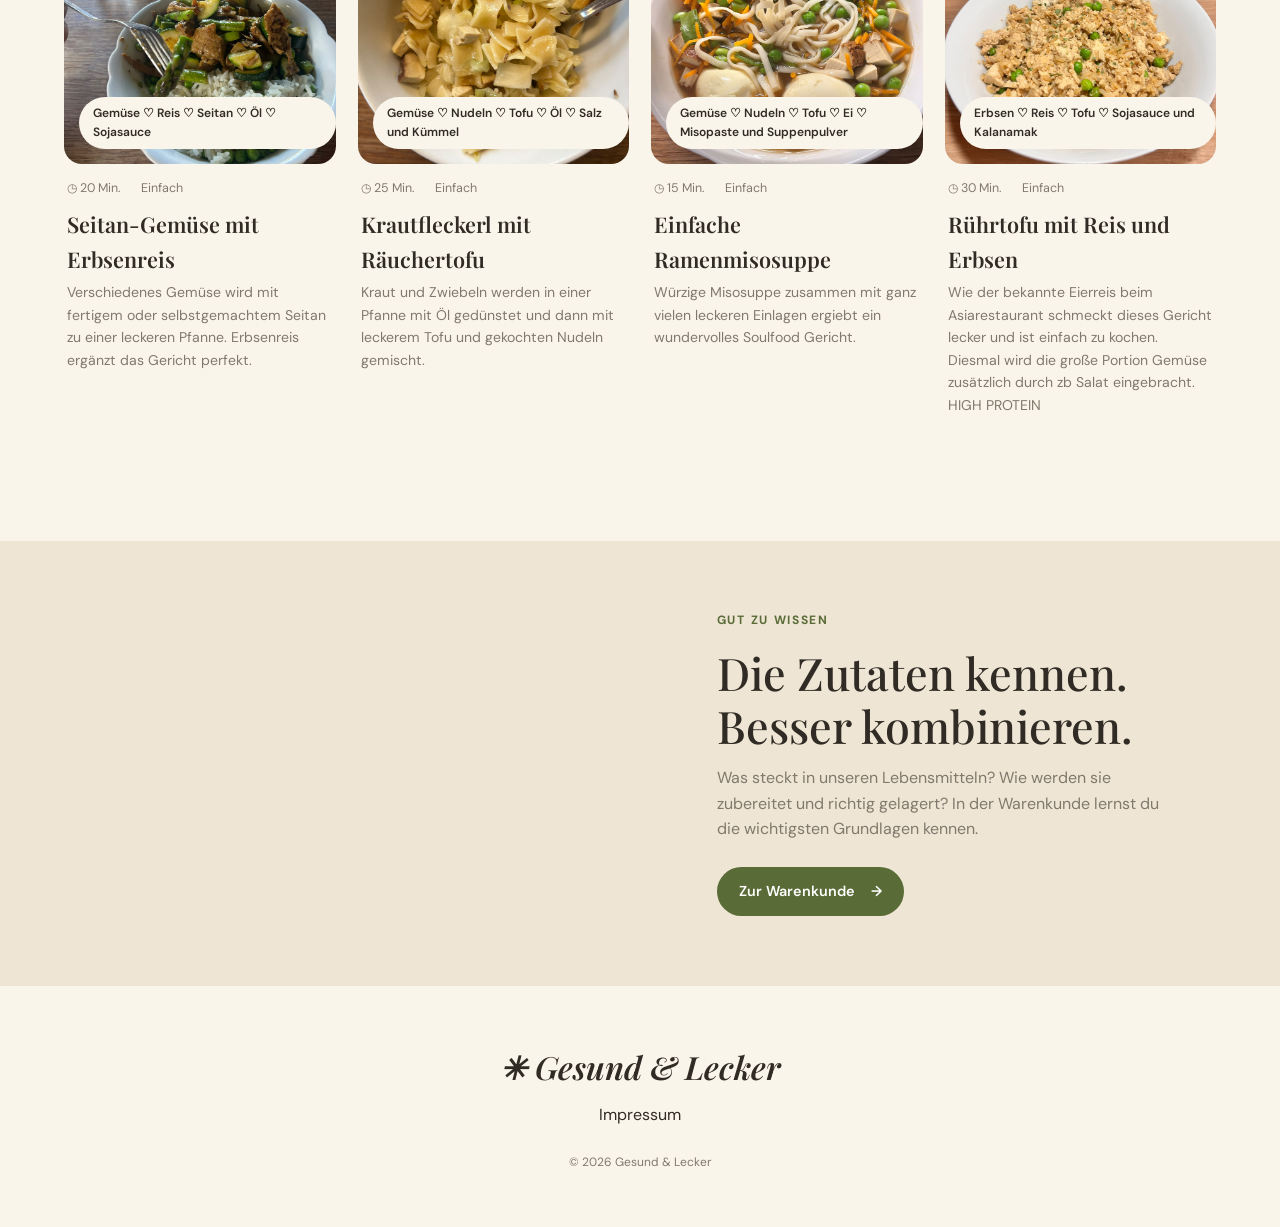
==== commit 5566104b: "Update index.html" ====
--- a/index.html
+++ b/index.html
@@ -1,4 +1,3 @@
-
 <!DOCTYPE html>
 <html lang="de">
 <head>
@@ -123,46 +122,46 @@
 
         <article class="recipe-card">
           <a href="#" class="recipe-image">
-            <img src="https://images.unsplash.com/photo-1546069901-ba9599a7e63c?auto=format&fit=crop&w=900&q=85" alt="Bowl mit Reis und Gemüse">
-            <span class="recipe-category">Bowl</span>
+            <img src="bilder/kraut-tofu-fleckerl.jpeg" alt="Krautfleckerl mit Tofu">
+            <span class="recipe-category">Gemüse ♡ Nudeln ♡ Tofu ♡ Öl ♡ Salz und Kümmel</span>
           </a>
           <div class="recipe-info">
             <div class="recipe-meta">
               <span>◷ 25 Min.</span>
               <span>Einfach</span>
             </div>
-            <h3>Tofu-Reis-Bowl</h3>
-            <p>Reis, Gemüse und eine gute Eiweißquelle.</p>
+            <h3>Krautfleckerl mit Räuchertofu</h3>
+            <p>Kraut und Zwiebeln werden in einer Pfanne mit Öl gedünstet und dann mit leckerem Tofu und gekochten Nudeln gemischt.</p>
           </div>
         </article>
 
         <article class="recipe-card">
           <a href="#" class="recipe-image">
-            <img src="https://images.unsplash.com/photo-1473093295043-cdd812d0e601?auto=format&fit=crop&w=900&q=85" alt="Nudelgericht mit Gemüse">
-            <span class="recipe-category">Nudeln</span>
+            <img src="bilder/ramen.jpeg" alt="Ramen">
+            <span class="recipe-category">Gemüse ♡ Nudeln ♡ Tofu ♡ Ei ♡ Misopaste und Suppenpulver</span>
           </a>
           <div class="recipe-info">
             <div class="recipe-meta">
               <span>◷ 15 Min.</span>
               <span>Einfach</span>
             </div>
-            <h3>Asia-Nudelpfanne</h3>
-            <p>Würzige Nudeln mit frischem Gemüse.</p>
+            <h3>Einfache Ramenmisosuppe</h3>
+            <p>Würzige Misosuppe zusammen mit ganz vielen leckeren Einlagen ergiebt ein wundervolles Soulfood Gericht.</p>
           </div>
         </article>
 
         <article class="recipe-card">
           <a href="#" class="recipe-image">
-            <img src="https://images.unsplash.com/photo-1547592180-85f173990554?auto=format&fit=crop&w=900&q=85" alt="Cremiges Linsengericht">
-            <span class="recipe-category">Hauptgericht</span>
+            <img src="bilder/tofu-erbsen-reis.jpeg" alt="Tofu-Erbsen-Reis">
+            <span class="recipe-category">Erbsen ♡ Reis ♡ Tofu ♡ Sojasauce und Kalanamak</span>
           </a>
           <div class="recipe-info">
             <div class="recipe-meta">
               <span>◷ 30 Min.</span>
               <span>Einfach</span>
             </div>
-            <h3>Cremiges Linsen-Curry</h3>
-            <p>Wärmend, cremig und aromatisch.</p>
+            <h3>Rührtofu mit Reis und Erbsen</h3>
+            <p>Wie der bekannte Eierreis beim Asiarestaurant schmeckt dieses Gericht lecker und ist einfach zu kochen. Diesmal wird die große Portion Gemüse zusätzlich durch zb Salat eingebracht. HIGH PROTEIN</p>
           </div>
         </article>
 
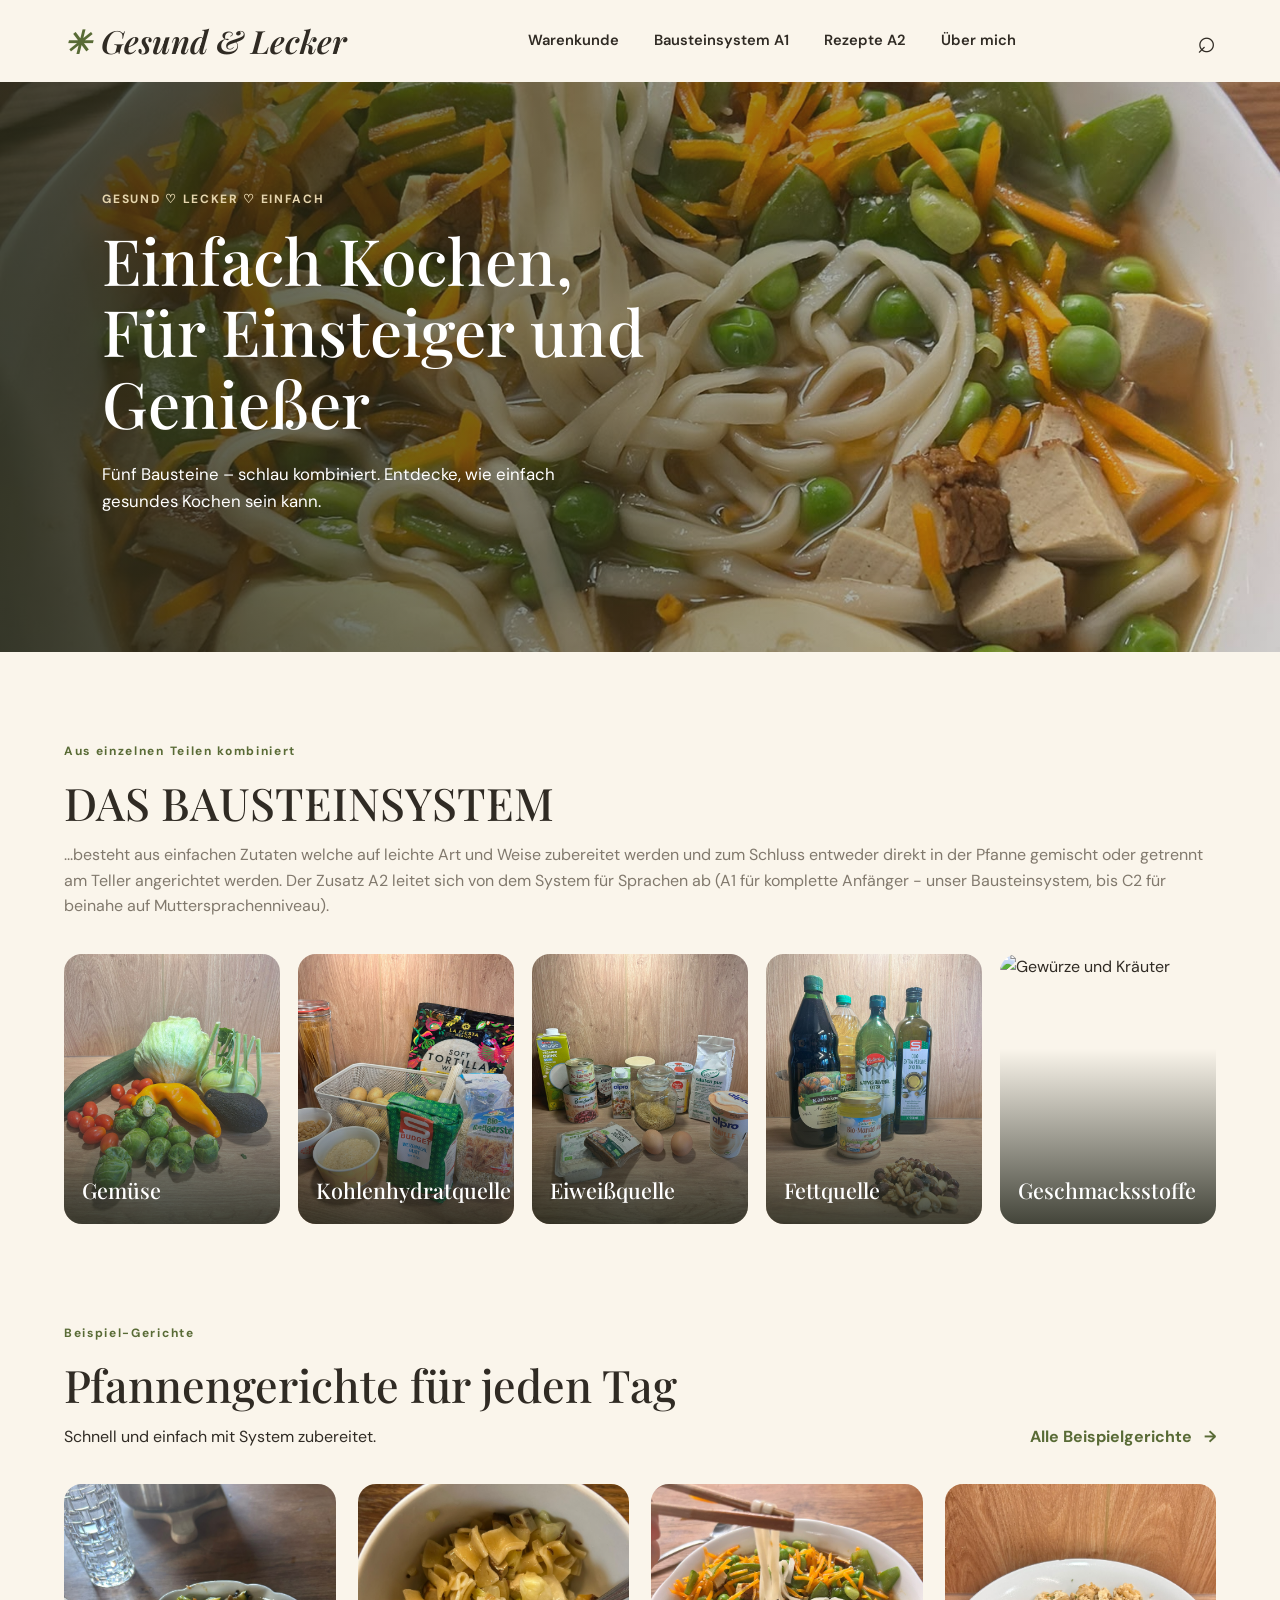
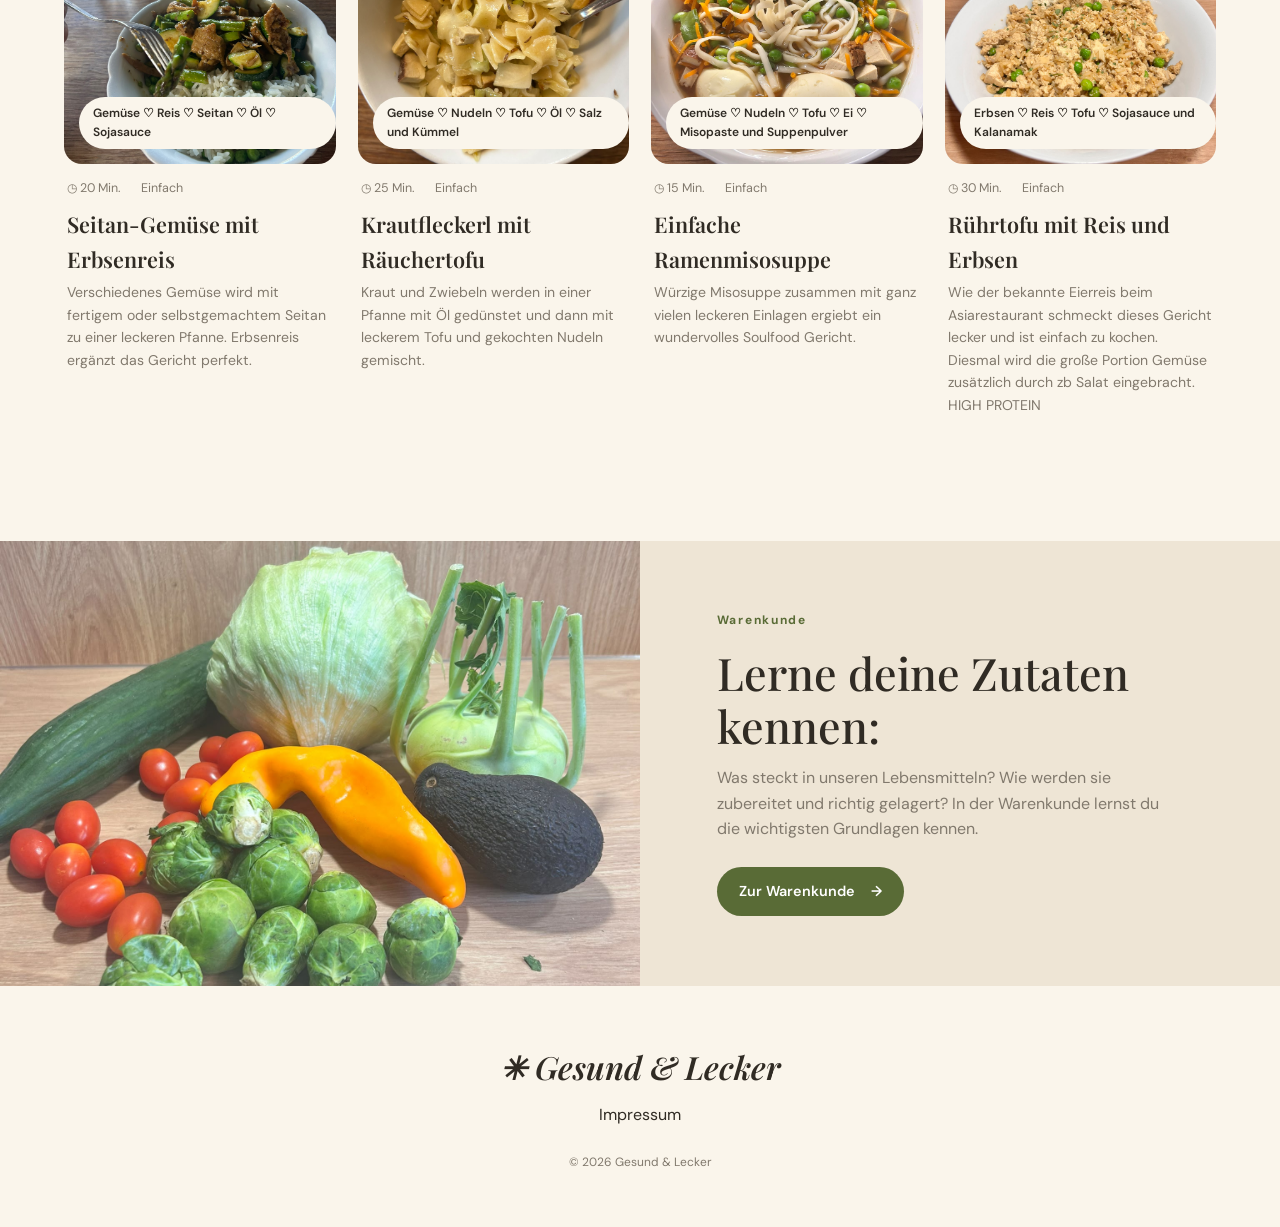
==== commit ce7d30fc: "Update section titles in index.html" ====
--- a/index.html
+++ b/index.html
@@ -21,6 +21,7 @@
 
     <nav class="main-nav" aria-label="Hauptnavigation">
       <a href="#warenkunde">Warenkunde</a>
+      <a href="#bausteinsystem">Bausteinsystem A1</a>
       <a href="#rezepte">Rezepte A2</a>
       <a href="#ueber-mich">Über mich</a>
     </nav>
@@ -172,8 +173,8 @@
     <section class="knowledge-section" id="warenkunde">
       <div class="knowledge-image"></div>
       <div class="knowledge-content">
-        <p class="eyebrow">GUT ZU WISSEN</p>
-        <h2>Die Zutaten kennen.<br>Besser kombinieren.</h2>
+        <p class="eyebrow">Warenkunde</p>
+        <h2>Lerne deine Zutaten kennen:</h2>
         <p>
           Was steckt in unseren Lebensmitteln? Wie werden sie
           zubereitet und richtig gelagert? In der Warenkunde
--- a/styles.css
+++ b/styles.css
@@ -405,7 +405,7 @@
 .knowledge-image {
   min-height: 430px;
   background:
-    url("https://images.unsplash.com/photo-1540420773420-3366772f4999?auto=format&fit=crop&w=1200&q=85")
+    url("bilder/gemüse.jpeg")
     center / cover no-repeat;
 }
 
